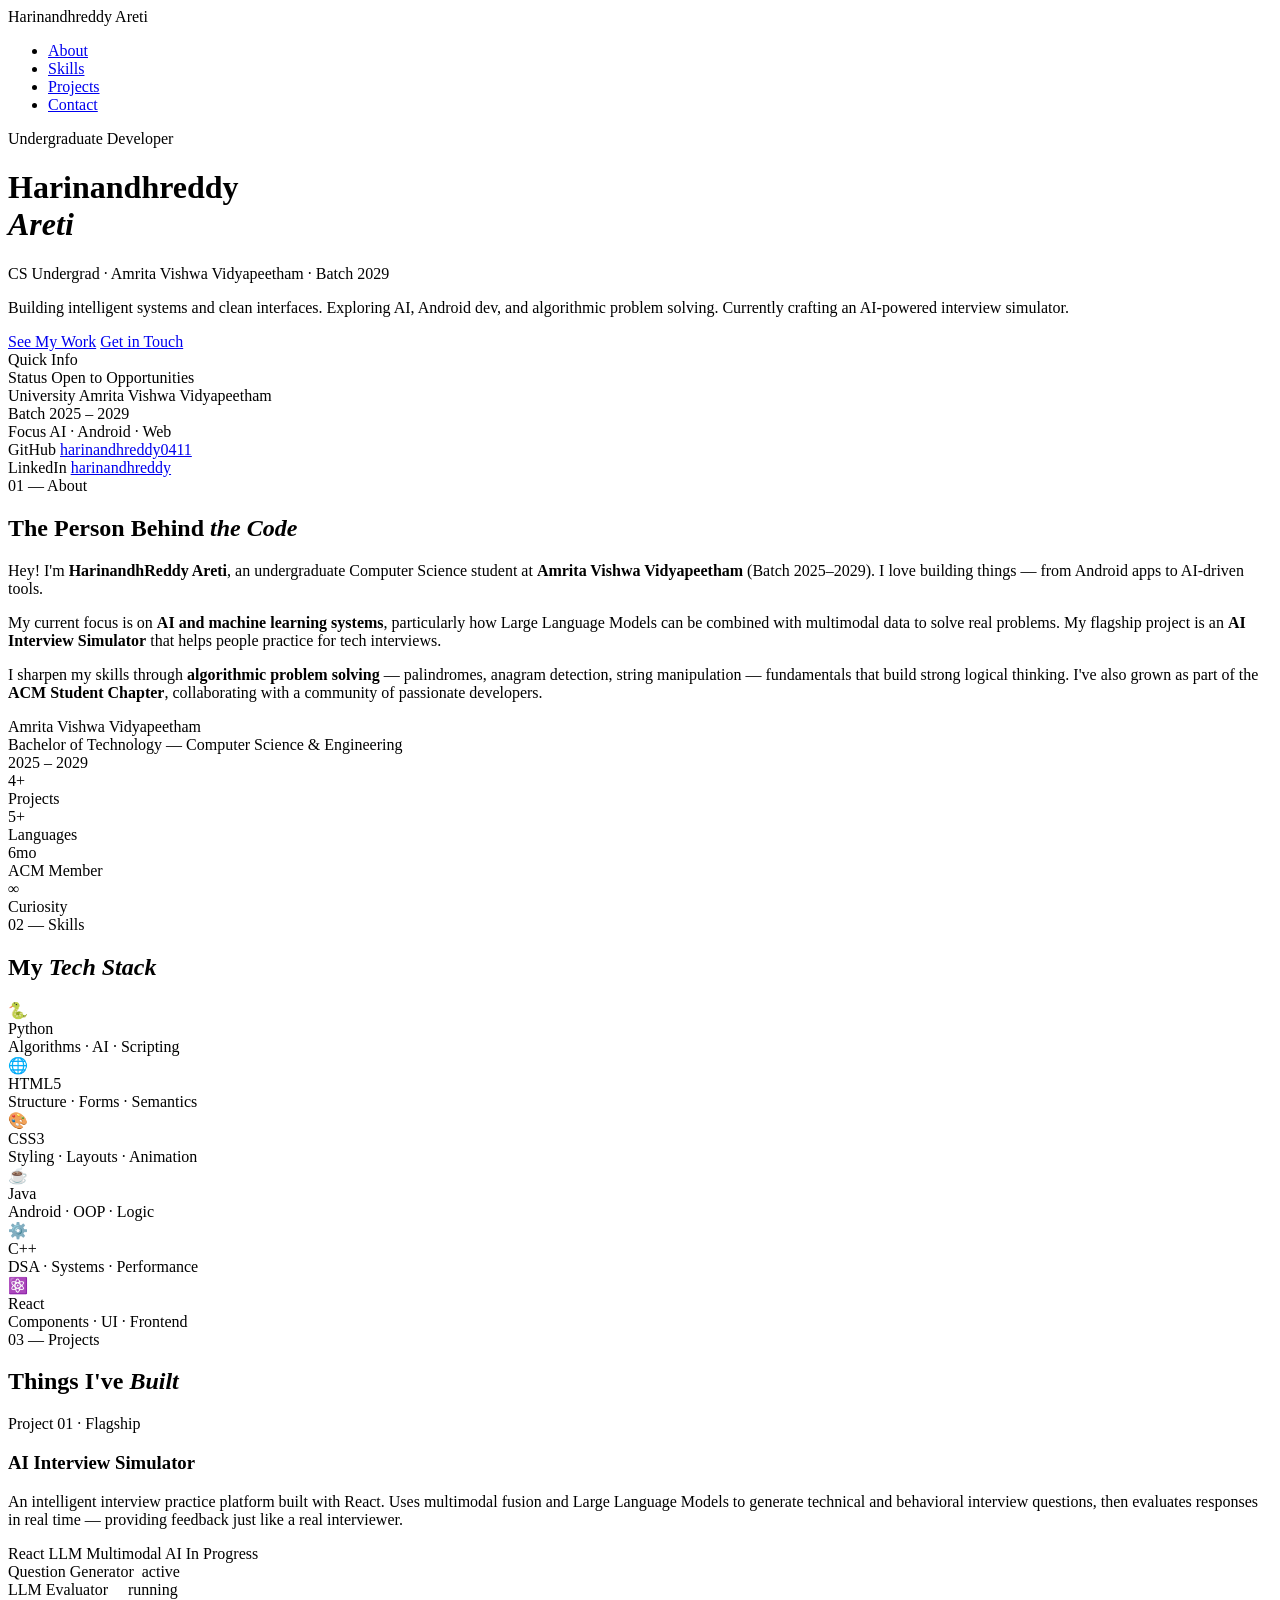
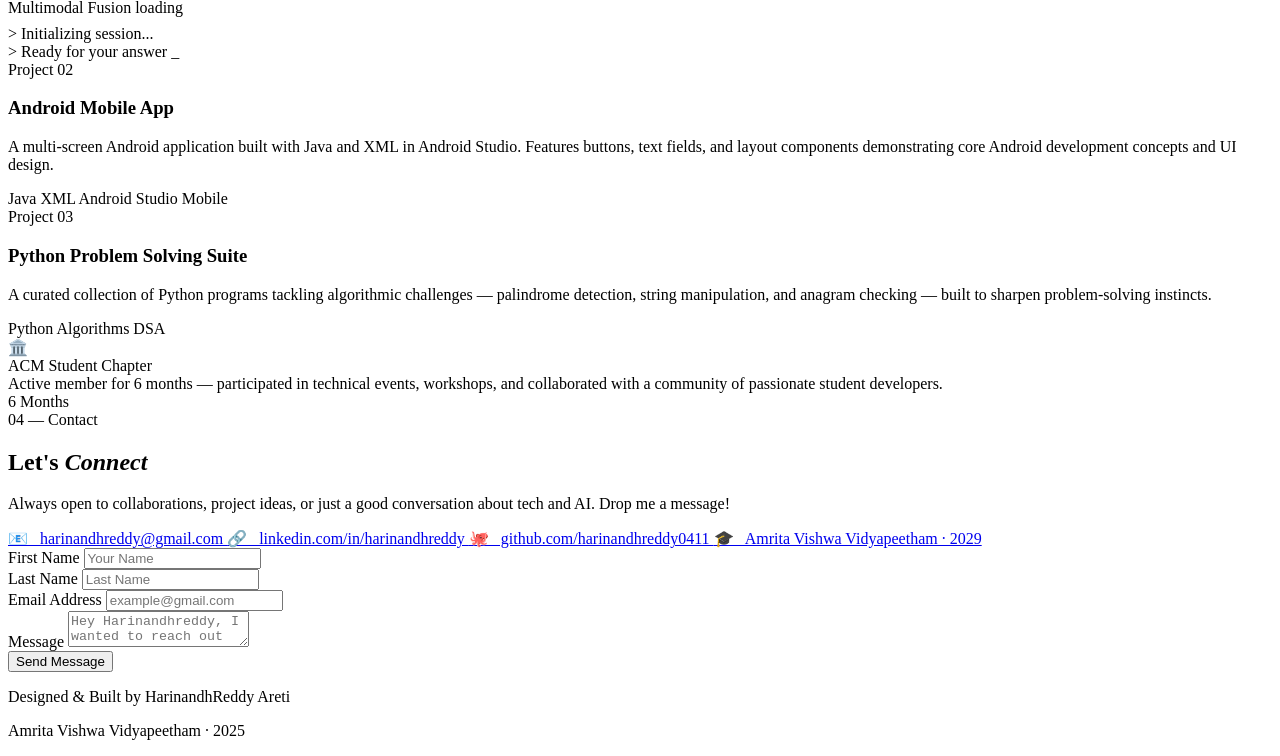
==== index.html @ c33c0a3a "Rename Portfolio/index.html to index.html" ====
<!DOCTYPE html>
<html lang="en">
<head>
  <meta charset="UTF-8" />
  <meta name="viewport" content="width=device-width, initial-scale=1.0"/>
  <title>HarinandhReddy Areti - Portfolio</title>
  <link href="https://fonts.googleapis.com/css2?family=Playfair+Display:wght@700;900&family=Poppins:wght@400;500;600&display=swap" rel="stylesheet"/>
  <link rel="stylesheet" href="style.css">
</head>
<body>

  <nav class="navbar">
    <div class="navbar-logo">Harinandhreddy <span>Areti</span></div>
    <ul class="navbar-menu">
      <li><a href="#about">About</a></li>
      <li><a href="#skills">Skills</a></li>
      <li><a href="#projects">Projects</a></li>
      <li><a href="#contact">Contact</a></li>
    </ul>
  </nav>

  <div class="intro-section">
    <div>
      <div class="intro-badge">Undergraduate Developer</div>
      <h1 class="intro-title">Harinandhreddy<br><em>Areti</em></h1>
      <p class="intro-subtitle">CS Undergrad · Amrita Vishwa Vidyapeetham · Batch 2029</p>
      <p class="intro-description">
        Building intelligent systems and clean interfaces.
        Exploring AI, Android dev, and algorithmic problem solving.
        Currently crafting an AI-powered interview simulator.
      </p>
      <div class="intro-buttons">
        <a href="#projects" class="button-orange">See My Work</a>
        <a href="#contact" class="button-border">Get in Touch</a>
      </div>
    </div>

    <div class="info-card">
      <div class="info-card-title">Quick Info</div>
      <div class="info-row">
        <span class="info-label">Status</span>
        <span class="info-value">
          <span class="status-badge"><span class="green-dot"></span> Open to Opportunities</span>
        </span>
      </div>
      <div class="info-row">
        <span class="info-label">University</span>
        <span class="info-value">Amrita Vishwa Vidyapeetham</span>
      </div>
      <div class="info-row">
        <span class="info-label">Batch</span>
        <span class="info-value">2025 – 2029</span>
      </div>
      <div class="info-row">
        <span class="info-label">Focus</span>
        <span class="info-value">AI · Android · Web</span>
      </div>
      <div class="info-row">
        <span class="info-label">GitHub</span>
        <span class="info-value"><a href="https://github.com/harinandhreddy0411" target="_blank">harinandhreddy0411</a></span>
      </div>
      <div class="info-row">
        <span class="info-label">LinkedIn</span>
        <span class="info-value"><a href="https://www.linkedin.com/in/harinandhreddy" target="_blank">harinandhreddy</a></span>
      </div>
    </div>
  </div>

  <section id="about">
    <div class="section-number">01 — About</div>
    <h2 class="section-heading">The Person Behind <em>the Code</em></h2>
    <div class="about-layout">
      <div>
        <p class="about-paragraph">
          Hey! I'm <strong>HarinandhReddy Areti</strong>, an undergraduate Computer Science
          student at <strong>Amrita Vishwa Vidyapeetham</strong> (Batch 2025–2029).
          I love building things — from Android apps to AI-driven tools.
        </p>
        <p class="about-paragraph">
          My current focus is on <strong>AI and machine learning systems</strong>, particularly
          how Large Language Models can be combined with multimodal data to solve real problems.
          My flagship project is an <strong>AI Interview Simulator</strong> that helps people
          practice for tech interviews.
        </p>
        <p class="about-paragraph">
          I sharpen my skills through <strong>algorithmic problem solving</strong> — palindromes,
          anagram detection, string manipulation — fundamentals that build strong logical thinking.
          I've also grown as part of the <strong>ACM Student Chapter</strong>, collaborating
          with a community of passionate developers.
        </p>
        <div class="education-box">
          <div class="university-name">Amrita Vishwa Vidyapeetham</div>
          <div class="degree-name">Bachelor of Technology — Computer Science &amp; Engineering</div>
          <span class="year-badge">2025 – 2029</span>
        </div>
      </div>
      <div class="stats-grid">
        <div class="stat-box"><div class="stat-number">4+</div><div class="stat-label">Projects</div></div>
        <div class="stat-box"><div class="stat-number">5+</div><div class="stat-label">Languages</div></div>
        <div class="stat-box"><div class="stat-number">6mo</div><div class="stat-label">ACM Member</div></div>
        <div class="stat-box"><div class="stat-number">∞</div><div class="stat-label">Curiosity</div></div>
      </div>
    </div>
  </section>

  <section id="skills">
    <div class="section-number">02 — Skills</div>
    <h2 class="section-heading">My <em>Tech Stack</em></h2>
    <div class="skills-grid">
      <div class="skill-box">
        <div class="skill-icon">🐍</div>
        <div class="skill-name">Python</div>
        <div class="skill-description">Algorithms · AI · Scripting</div>
        <div class="progress-bar-bg"><div class="progress-bar-fill" style="width: 82%"></div></div>
      </div>
      <div class="skill-box">
        <div class="skill-icon">🌐</div>
        <div class="skill-name">HTML5</div>
        <div class="skill-description">Structure · Forms · Semantics</div>
        <div class="progress-bar-bg"><div class="progress-bar-fill" style="width: 88%"></div></div>
      </div>
      <div class="skill-box">
        <div class="skill-icon">🎨</div>
        <div class="skill-name">CSS3</div>
        <div class="skill-description">Styling · Layouts · Animation</div>
        <div class="progress-bar-bg"><div class="progress-bar-fill" style="width: 80%"></div></div>
      </div>
      <div class="skill-box">
        <div class="skill-icon">☕</div>
        <div class="skill-name">Java</div>
        <div class="skill-description">Android · OOP · Logic</div>
        <div class="progress-bar-bg"><div class="progress-bar-fill" style="width: 72%"></div></div>
      </div>
      <div class="skill-box">
        <div class="skill-icon">⚙️</div>
        <div class="skill-name">C++</div>
        <div class="skill-description">DSA · Systems · Performance</div>
        <div class="progress-bar-bg"><div class="progress-bar-fill" style="width: 65%"></div></div>
      </div>
      <div class="skill-box">
        <div class="skill-icon">⚛️</div>
        <div class="skill-name">React</div>
        <div class="skill-description">Components · UI · Frontend</div>
        <div class="progress-bar-bg"><div class="progress-bar-fill" style="width: 50%"></div></div>
      </div>
    </div>
  </section>

  <section id="projects">
    <div class="section-number">03 — Projects</div>
    <h2 class="section-heading">Things I've <em>Built</em></h2>
    <div class="projects-grid">

      <div class="project-box wide">
        <div>
          <div class="project-number">Project 01 · Flagship</div>
          <h3 class="project-title">AI Interview Simulator</h3>
          <p class="project-description">
            An intelligent interview practice platform built with React. Uses multimodal
            fusion and Large Language Models to generate technical and behavioral interview
            questions, then evaluates responses in real time — providing feedback just
            like a real interviewer.
          </p>
          <div class="tags-row">
            <span class="tag tag-orange">React</span>
            <span class="tag tag-orange">LLM</span>
            <span class="tag">Multimodal AI</span>
            <span class="tag tag-green">In Progress</span>
          </div>
        </div>
        <div class="terminal-box">
          <div class="terminal-dots">
            <span class="terminal-dot dot-red"></span>
            <span class="terminal-dot dot-yellow"></span>
            <span class="terminal-dot dot-green"></span>
          </div>
          <div class="terminal-row"><span class="terminal-mark mark-green"></span><span class="text-white">Question Generator</span>&nbsp;&nbsp;<span class="text-green">active</span></div>
          <div class="terminal-row"><span class="terminal-mark mark-yellow"></span><span class="text-white">LLM Evaluator</span>&nbsp;&nbsp;&nbsp;&nbsp;&nbsp;<span class="text-yellow">running</span></div>
          <div class="terminal-row"><span class="terminal-mark mark-purple"></span><span class="text-white">Multimodal Fusion</span>&nbsp;<span class="text-yellow">loading</span></div>
          <div class="text-cyan" style="margin-top: 8px">&gt; Initializing session...</div>
          <div class="text-gray">&gt; Ready for your answer _</div>
        </div>
      </div>

      <div class="project-box">
        <div class="project-number">Project 02</div>
        <h3 class="project-title">Android Mobile App</h3>
        <p class="project-description">
          A multi-screen Android application built with Java and XML in Android Studio.
          Features buttons, text fields, and layout components demonstrating core
          Android development concepts and UI design.
        </p>
        <div class="tags-row">
          <span class="tag tag-orange">Java</span>
          <span class="tag">XML</span>
          <span class="tag tag-blue">Android Studio</span>
          <span class="tag tag-green">Mobile</span>
        </div>
      </div>

      <div class="project-box">
        <div class="project-number">Project 03</div>
        <h3 class="project-title">Python Problem Solving Suite</h3>
        <p class="project-description">
          A curated collection of Python programs tackling algorithmic challenges —
          palindrome detection, string manipulation, and anagram checking — built
          to sharpen problem-solving instincts.
        </p>
        <div class="tags-row">
          <span class="tag tag-orange">Python</span>
          <span class="tag">Algorithms</span>
          <span class="tag tag-blue">DSA</span>
        </div>
      </div>

    </div>
  </section>

  <div class="acm-section">
    <div class="acm-box">
      <div class="acm-icon">🏛️</div>
      <div>
        <div class="acm-title">ACM Student Chapter</div>
        <div class="acm-description">Active member for 6 months — participated in technical
        events, workshops, and collaborated with a community of passionate student developers.</div>
      </div>
      <div class="acm-months">6 Months</div>
    </div>
  </div>

  <section id="contact">
    <div class="section-number">04 — Contact</div>
    <h2 class="section-heading">Let's <em>Connect</em></h2>
    <div class="contact-layout">
      <div>
        <p class="contact-text">Always open to collaborations, project ideas, or just a good
        conversation about tech and AI. Drop me a message!</p>
        <div class="contact-links-list">
          <a href="mailto:harinandhreddy@gmail.com" class="contact-link">
            📧 &nbsp; harinandhreddy@gmail.com
          </a>
          <a href="https://www.linkedin.com/in/harinandhreddy" target="_blank" class="contact-link">
            🔗 &nbsp; linkedin.com/in/harinandhreddy
          </a>
          <a href="https://github.com/harinandhreddy0411" target="_blank" class="contact-link">
            🐙 &nbsp; github.com/harinandhreddy0411
          </a>
          <a href="#" class="contact-link">
            🎓 &nbsp; Amrita Vishwa Vidyapeetham · 2029
          </a>
        </div>
      </div>

      <form class="contact-form" action="#" method="post">
        <div class="two-columns">
          <div class="input-group">
            <label for="fname">First Name</label>
            <input type="text" id="fname" name="fname" placeholder="Your Name" required />
          </div>
          <div class="input-group">
            <label for="lname">Last Name</label>
            <input type="text" id="lname" name="lname" placeholder="Last Name" />
          </div>
        </div>
        <div class="input-group">
          <label for="email">Email Address</label>
          <input type="email" id="email" name="email" placeholder="example@gmail.com" required />
        </div>
        <div class="input-group">
          <label for="msg">Message</label>
          <textarea id="msg" name="msg" placeholder="Hey Harinandhreddy, I wanted to reach out about..." required></textarea>
        </div>
        <button type="submit" class="submit-button">Send Message</button>
      </form>
    </div>
  </section>

  <footer>
    <p>Designed &amp; Built by <span>HarinandhReddy Areti</span></p>
    <p>Amrita Vishwa Vidyapeetham · 2025</p>
  </footer>

</body>
</html>
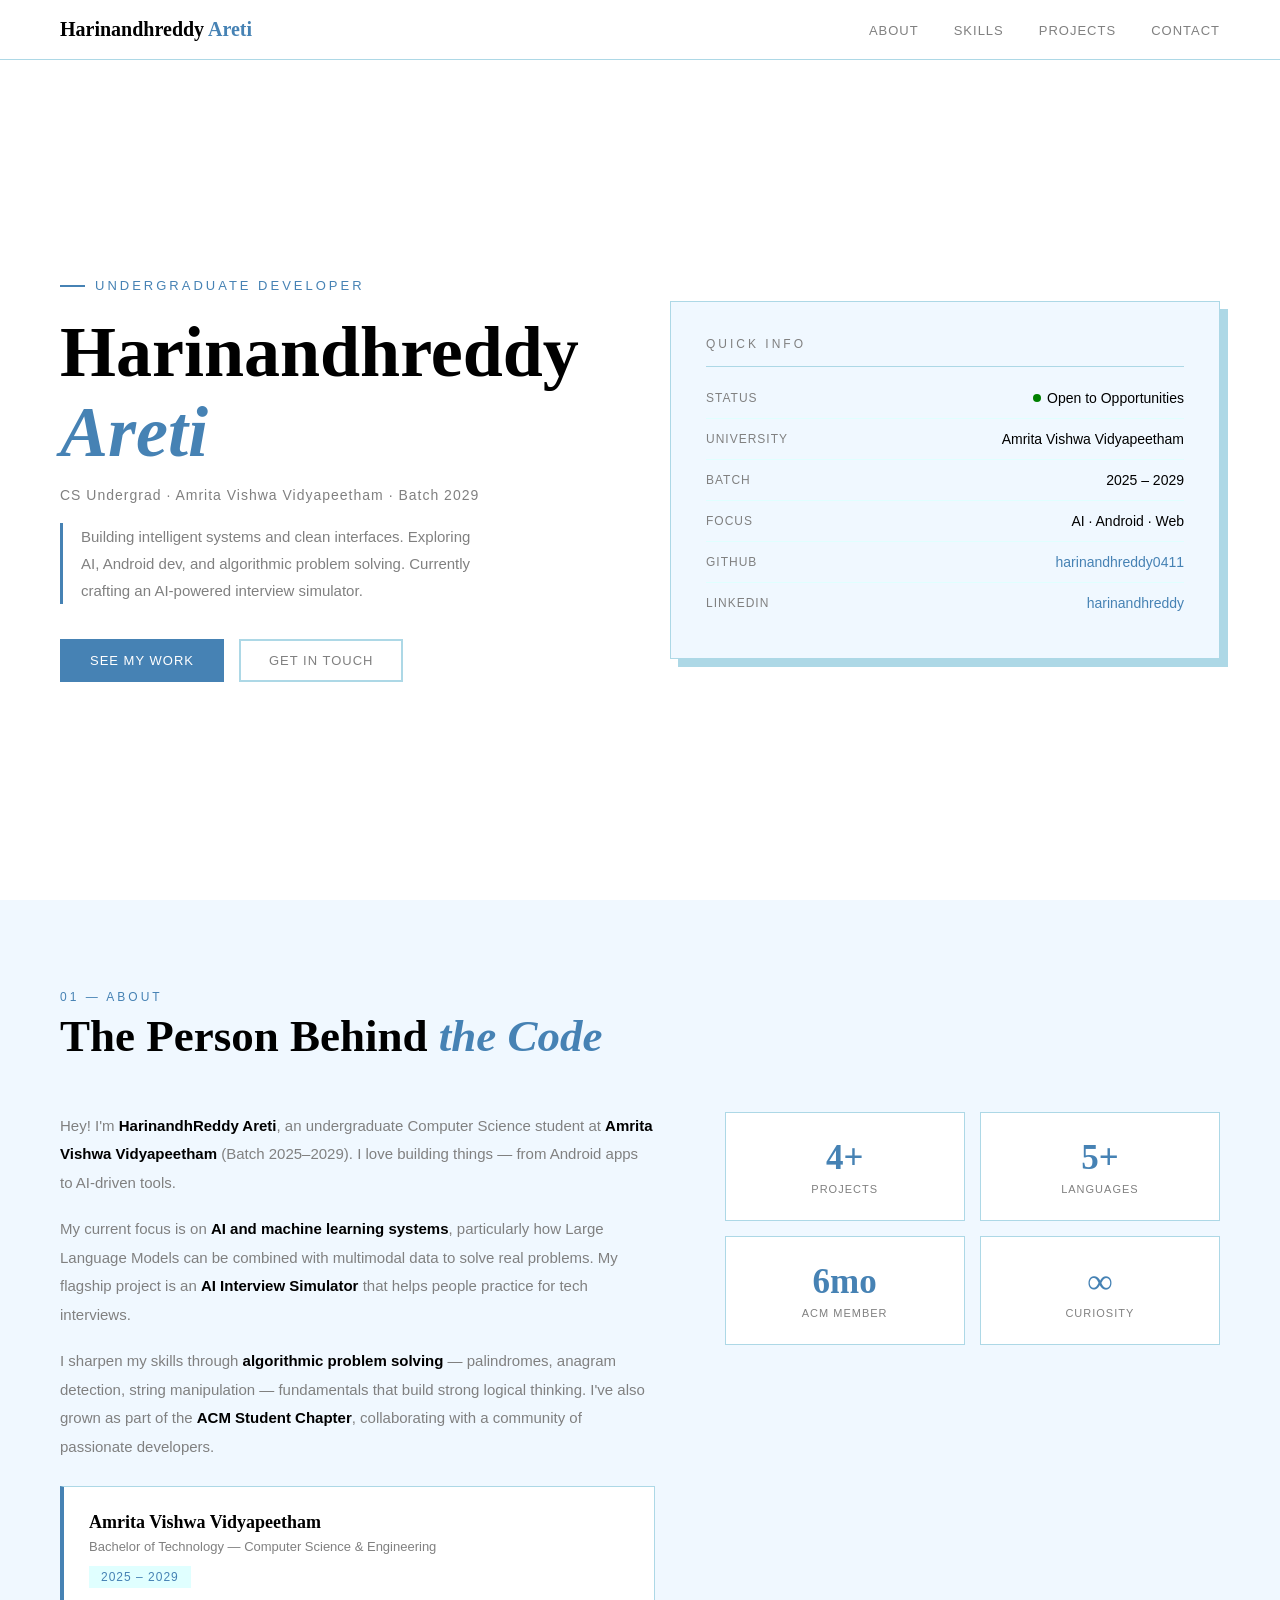
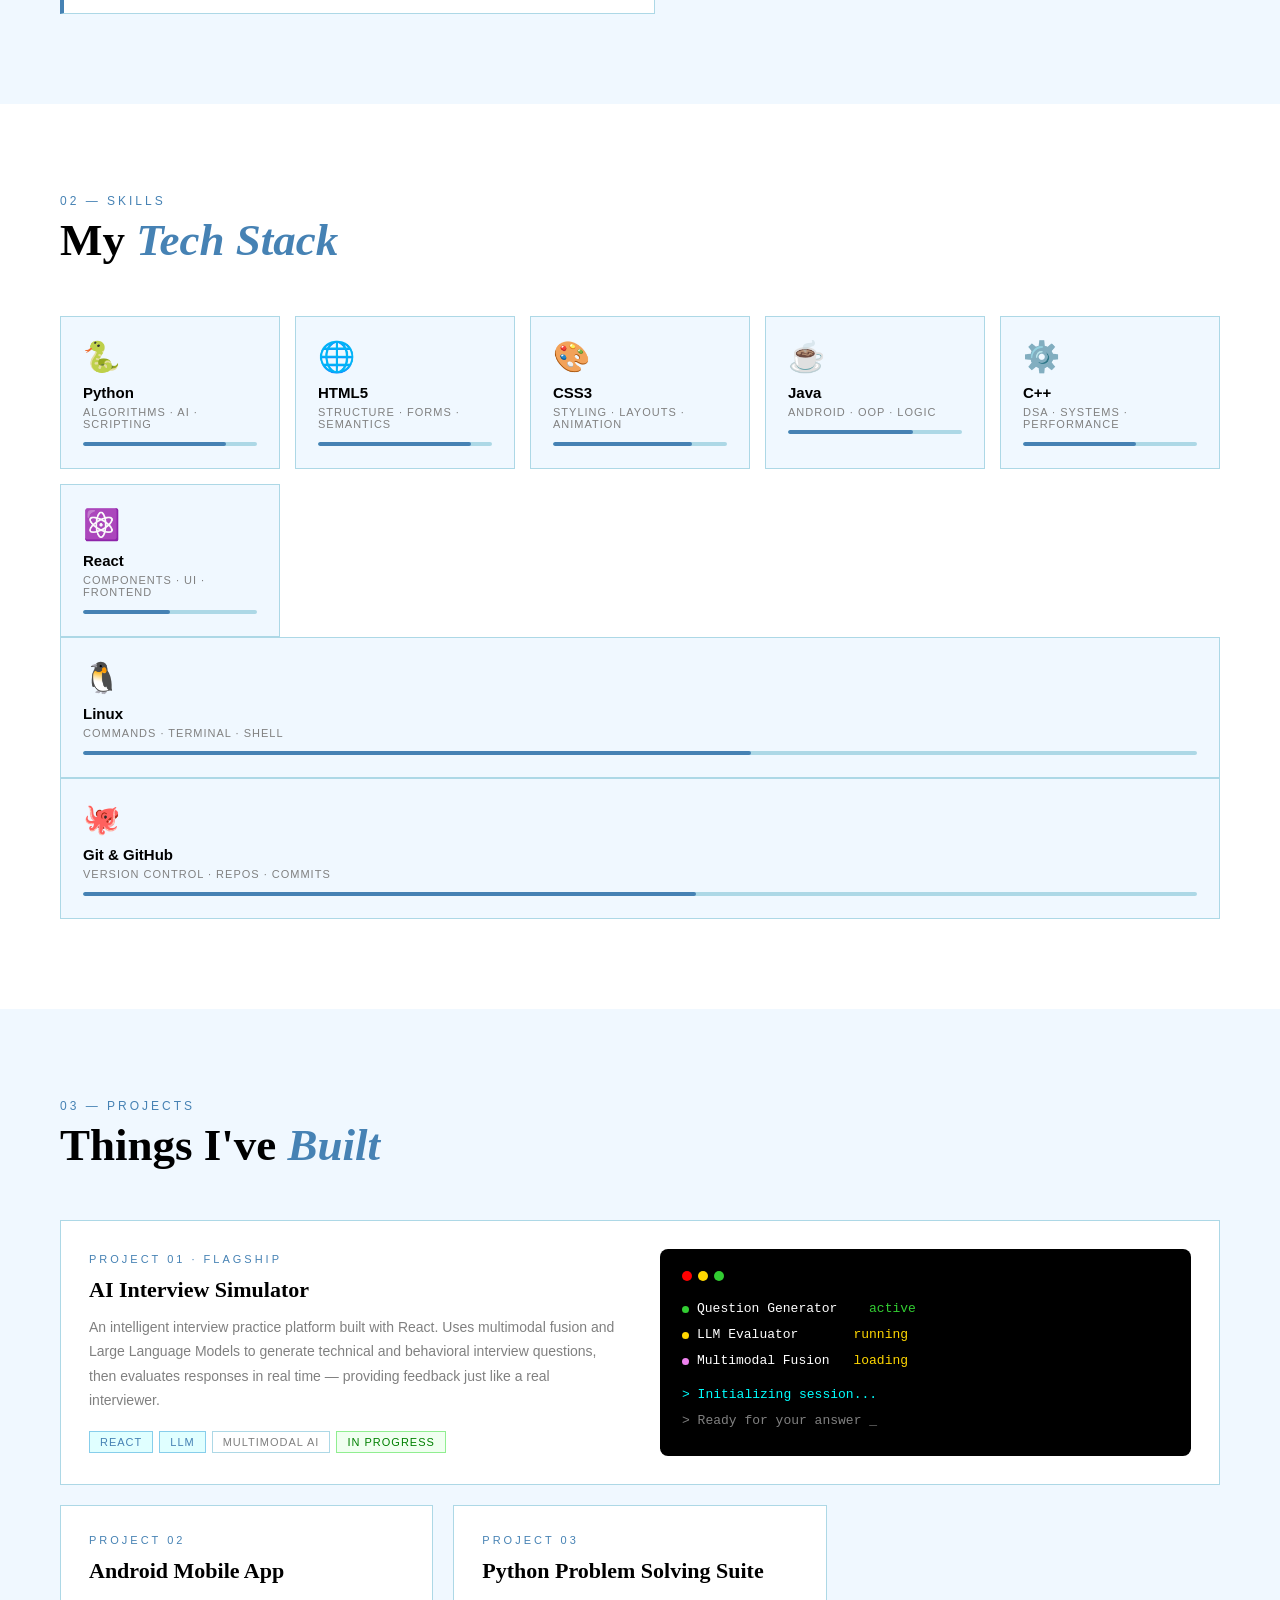
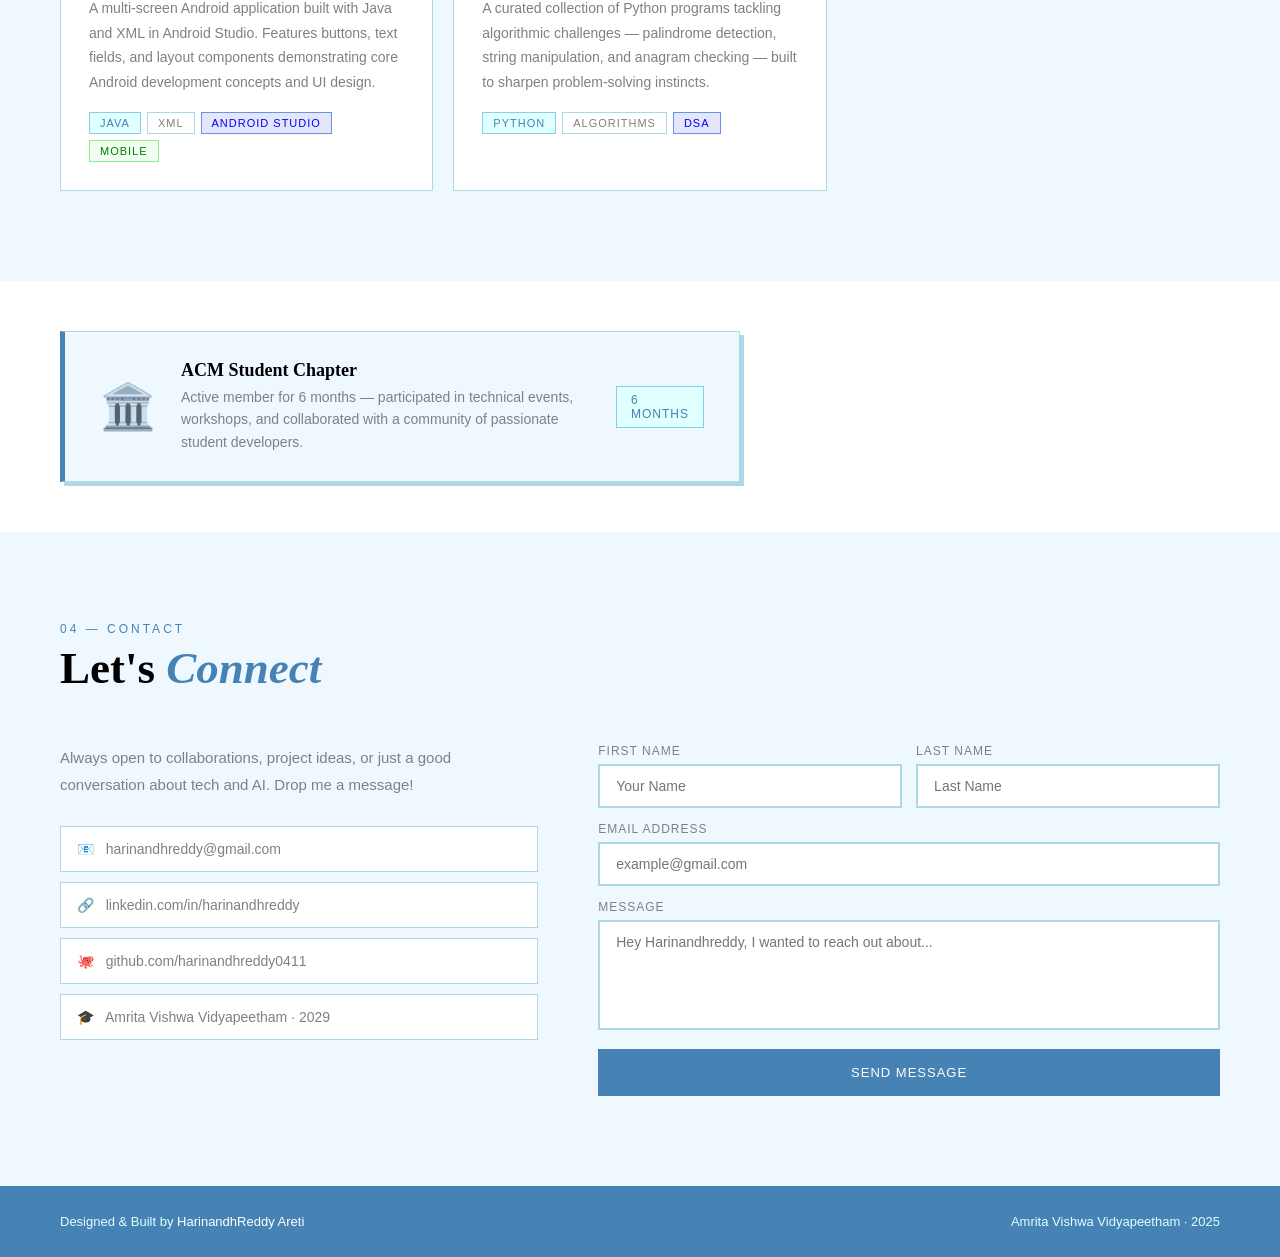
==== commit 8a4fe54b: "Update index.html" ====
--- a/index.html
+++ b/index.html
@@ -144,6 +144,20 @@
         <div class="progress-bar-bg"><div class="progress-bar-fill" style="width: 50%"></div></div>
       </div>
     </div>
+
+    <div class="skill-box">
+        <div class="skill-icon">🐧</div>
+        <div class="skill-name">Linux</div>
+        <div class="skill-description">Commands · Terminal · Shell</div>
+        <div class="progress-bar-bg"><div class="progress-bar-fill" style="width: 60%"></div></div>
+      </div>
+
+      <div class="skill-box">
+        <div class="skill-icon">🐙</div>
+        <div class="skill-name">Git & GitHub</div>
+        <div class="skill-description">Version Control · Repos · Commits</div>
+        <div class="progress-bar-bg"><div class="progress-bar-fill" style="width: 55%"></div></div>
+      </div>
   </section>
 
   <section id="projects">
--- a/style.css
+++ b/style.css
@@ -0,0 +1,575 @@
+* { margin: 0; padding: 0; box-sizing: border-box; }
+
+body {
+  background-color: white;
+  color: black;
+  font-family: 'Poppins', sans-serif;
+}
+
+a { text-decoration: none; }
+
+.navbar {
+  position: fixed;
+  top: 0; left: 0; right: 0;
+  background-color: white;
+  border-bottom: 1px solid lightblue;
+  padding: 18px 60px;
+  display: flex;
+  justify-content: space-between;
+  align-items: center;
+  z-index: 100;
+}
+
+.navbar-logo {
+  font-family: 'Playfair Display', serif;
+  font-size: 20px;
+  font-weight: 700;
+  color: black;
+}
+
+.navbar-logo span { color: steelblue; }
+
+.navbar-menu {
+  list-style: none;
+  display: flex;
+  gap: 35px;
+}
+
+.navbar-menu a {
+  color: gray;
+  font-size: 13px;
+  text-transform: uppercase;
+  letter-spacing: 1px;
+}
+
+.intro-section {
+  min-height: 100vh;
+  padding: 120px 60px 60px;
+  display: grid;
+  grid-template-columns: 1fr 1fr;
+  gap: 60px;
+  align-items: center;
+  background-color: white;
+}
+
+.intro-badge {
+  color: steelblue;
+  font-size: 13px;
+  text-transform: uppercase;
+  letter-spacing: 3px;
+  margin-bottom: 20px;
+  display: flex;
+  align-items: center;
+  gap: 10px;
+}
+
+.intro-badge::before {
+  content: '';
+  display: block;
+  width: 25px;
+  height: 2px;
+  background-color: steelblue;
+}
+
+.intro-title {
+  font-family: 'Playfair Display', serif;
+  font-size: 72px;
+  font-weight: 900;
+  line-height: 1.1;
+  margin-bottom: 15px;
+  color: black;
+}
+
+.intro-title em {
+  font-style: italic;
+  color: steelblue;
+}
+
+.intro-subtitle {
+  color: gray;
+  font-size: 14px;
+  margin-bottom: 20px;
+  letter-spacing: 1px;
+}
+
+.intro-description {
+  color: gray;
+  font-size: 15px;
+  line-height: 1.8;
+  border-left: 3px solid steelblue;
+  padding-left: 18px;
+  margin-bottom: 35px;
+  max-width: 420px;
+}
+
+.intro-buttons {
+  display: flex;
+  gap: 15px;
+}
+
+.button-orange {
+  background-color: steelblue;
+  color: white;
+  padding: 12px 28px;
+  border: 2px solid steelblue;
+  font-size: 13px;
+  text-transform: uppercase;
+  letter-spacing: 1px;
+  cursor: pointer;
+  display: inline-block;
+}
+
+.button-border {
+  background-color: transparent;
+  color: gray;
+  padding: 12px 28px;
+  border: 2px solid lightblue;
+  font-size: 13px;
+  text-transform: uppercase;
+  letter-spacing: 1px;
+  cursor: pointer;
+  display: inline-block;
+}
+
+.info-card {
+  background-color: aliceblue;
+  border: 1px solid lightblue;
+  padding: 35px;
+  box-shadow: 8px 8px 0 lightblue;
+}
+
+.info-card-title {
+  font-size: 12px;
+  text-transform: uppercase;
+  letter-spacing: 3px;
+  color: gray;
+  padding-bottom: 15px;
+  border-bottom: 1px solid lightblue;
+  margin-bottom: 10px;
+}
+
+.info-row {
+  display: flex;
+  justify-content: space-between;
+  align-items: center;
+  padding: 12px 0;
+  border-bottom: 1px solid lightcyan;
+  font-size: 14px;
+}
+
+.info-row:last-child { border-bottom: none; }
+
+.info-label {
+  color: gray;
+  font-size: 12px;
+  text-transform: uppercase;
+  letter-spacing: 1px;
+}
+
+.info-value { color: black; font-weight: 500; }
+.info-value a { color: steelblue; }
+
+.status-badge {
+  display: inline-flex;
+  align-items: center;
+  gap: 6px;
+}
+
+.green-dot {
+  width: 8px;
+  height: 8px;
+  border-radius: 50%;
+  background-color: green;
+  animation: blink 2s infinite;
+}
+
+@keyframes blink {
+  0%, 100% { opacity: 1; }
+  50% { opacity: 0.3; }
+}
+
+section { padding: 90px 60px; }
+
+.section-number {
+  color: steelblue;
+  font-size: 12px;
+  text-transform: uppercase;
+  letter-spacing: 3px;
+  margin-bottom: 8px;
+}
+
+.section-heading {
+  font-family: 'Playfair Display', serif;
+  font-size: 45px;
+  font-weight: 900;
+  line-height: 1.1;
+  margin-bottom: 50px;
+  color: black;
+}
+
+.section-heading em {
+  font-style: italic;
+  color: steelblue;
+}
+
+#about { background-color: aliceblue; }
+
+.about-layout {
+  display: grid;
+  grid-template-columns: 1.2fr 1fr;
+  gap: 70px;
+  align-items: start;
+}
+
+.about-paragraph {
+  color: gray;
+  line-height: 1.9;
+  font-size: 15px;
+  margin-bottom: 18px;
+}
+
+.about-paragraph strong { color: black; }
+
+.education-box {
+  background-color: white;
+  border: 1px solid lightblue;
+  border-left: 4px solid steelblue;
+  padding: 25px;
+  margin-top: 25px;
+}
+
+.university-name {
+  font-family: 'Playfair Display', serif;
+  font-size: 18px;
+  font-weight: 700;
+  margin-bottom: 6px;
+  color: black;
+}
+
+.degree-name {
+  color: gray;
+  font-size: 13px;
+  margin-bottom: 12px;
+}
+
+.year-badge {
+  display: inline-block;
+  background-color: lightcyan;
+  color: steelblue;
+  font-size: 12px;
+  padding: 4px 12px;
+  letter-spacing: 1px;
+}
+
+.stats-grid {
+  display: grid;
+  grid-template-columns: 1fr 1fr;
+  gap: 15px;
+}
+
+.stat-box {
+  background-color: white;
+  border: 1px solid lightblue;
+  padding: 25px;
+  text-align: center;
+}
+
+.stat-number {
+  font-family: 'Playfair Display', serif;
+  font-size: 35px;
+  font-weight: 900;
+  color: steelblue;
+}
+
+.stat-label {
+  color: gray;
+  font-size: 11px;
+  text-transform: uppercase;
+  letter-spacing: 1px;
+  margin-top: 5px;
+}
+
+#skills { background-color: white; }
+
+.skills-grid {
+  display: grid;
+  grid-template-columns: repeat(auto-fill, minmax(200px, 1fr));
+  gap: 15px;
+}
+
+.skill-box {
+  background-color: aliceblue;
+  border: 1px solid lightblue;
+  padding: 22px;
+}
+
+.skill-icon { font-size: 30px; margin-bottom: 10px; }
+.skill-name { font-weight: 600; font-size: 15px; margin-bottom: 5px; color: black; }
+
+.skill-description {
+  color: gray;
+  font-size: 11px;
+  text-transform: uppercase;
+  letter-spacing: 1px;
+  margin-bottom: 12px;
+}
+
+.progress-bar-bg {
+  background-color: lightblue;
+  height: 4px;
+  border-radius: 2px;
+  overflow: hidden;
+}
+
+.progress-bar-fill {
+  height: 100%;
+  background-color: steelblue;
+  border-radius: 2px;
+}
+
+#projects { background-color: aliceblue; }
+
+.projects-grid {
+  display: grid;
+  grid-template-columns: repeat(auto-fill, minmax(320px, 1fr));
+  gap: 20px;
+}
+
+.project-box {
+  background-color: white;
+  border: 1px solid lightblue;
+  padding: 28px;
+}
+
+.project-box.wide {
+  grid-column: 1 / -1;
+  display: grid;
+  grid-template-columns: 1fr 1fr;
+  gap: 40px;
+  align-items: center;
+}
+
+.project-number {
+  color: steelblue;
+  font-size: 11px;
+  text-transform: uppercase;
+  letter-spacing: 3px;
+  margin-bottom: 12px;
+}
+
+.project-title {
+  font-family: 'Playfair Display', serif;
+  font-size: 22px;
+  font-weight: 700;
+  margin-bottom: 12px;
+  color: black;
+}
+
+.project-description {
+  color: gray;
+  font-size: 14px;
+  line-height: 1.75;
+  margin-bottom: 18px;
+}
+
+.tags-row { display: flex; flex-wrap: wrap; gap: 6px; }
+
+.tag {
+  font-size: 11px;
+  padding: 4px 10px;
+  border: 1px solid lightblue;
+  color: gray;
+  background-color: white;
+  text-transform: uppercase;
+  letter-spacing: 1px;
+}
+
+.tag-orange { background-color: lightcyan; color: steelblue; border-color: skyblue; }
+.tag-blue   { background-color: lavender;  color: blue;      border-color: cornflowerblue; }
+.tag-green  { background-color: honeydew;  color: green;     border-color: lightgreen; }
+
+.terminal-box {
+  background-color: black;
+  border-radius: 8px;
+  padding: 22px;
+  font-size: 13px;
+  line-height: 2;
+  font-family: monospace;
+}
+
+.terminal-dots {
+  display: flex;
+  gap: 6px;
+  margin-bottom: 15px;
+}
+
+.terminal-dot {
+  width: 10px;
+  height: 10px;
+  border-radius: 50%;
+}
+
+.dot-red    { background-color: red; }
+.dot-yellow { background-color: gold; }
+.dot-green  { background-color: limegreen; }
+
+.terminal-row {
+  display: flex;
+  align-items: center;
+  gap: 8px;
+  color: gray;
+}
+
+.terminal-mark {
+  width: 7px;
+  height: 7px;
+  border-radius: 50%;
+  flex-shrink: 0;
+}
+
+.mark-green  { background-color: limegreen; }
+.mark-yellow { background-color: gold; }
+.mark-purple { background-color: violet; }
+
+.text-white  { color: white; }
+.text-green  { color: limegreen; }
+.text-yellow { color: gold; }
+.text-cyan   { color: cyan; }
+.text-gray   { color: gray; }
+
+.acm-section { padding: 50px 60px; background-color: white; }
+
+.acm-box {
+  display: flex;
+  align-items: center;
+  gap: 25px;
+  background-color: aliceblue;
+  border: 1px solid lightblue;
+  border-left: 5px solid steelblue;
+  padding: 28px 35px;
+  max-width: 680px;
+  box-shadow: 4px 4px 0 lightblue;
+}
+
+.acm-icon { font-size: 45px; }
+
+.acm-title {
+  font-family: 'Playfair Display', serif;
+  font-size: 18px;
+  font-weight: 700;
+  margin-bottom: 5px;
+  color: black;
+}
+
+.acm-description { color: gray; font-size: 14px; line-height: 1.6; }
+
+.acm-months {
+  margin-left: auto;
+  background-color: lightcyan;
+  color: steelblue;
+  border: 1px solid skyblue;
+  padding: 6px 14px;
+  font-size: 12px;
+  text-transform: uppercase;
+  letter-spacing: 1px;
+}
+
+#contact { background-color: aliceblue; }
+
+.contact-layout {
+  display: grid;
+  grid-template-columns: 1fr 1.3fr;
+  gap: 60px;
+  align-items: start;
+}
+
+.contact-text {
+  color: gray;
+  font-size: 15px;
+  line-height: 1.8;
+  margin-bottom: 28px;
+}
+
+.contact-links-list { display: flex; flex-direction: column; gap: 10px; }
+
+.contact-link {
+  display: flex;
+  align-items: center;
+  gap: 12px;
+  color: gray;
+  font-size: 14px;
+  padding: 14px 16px;
+  border: 1px solid lightblue;
+  background-color: white;
+}
+
+.contact-form { display: flex; flex-direction: column; gap: 14px; }
+
+.two-columns { display: grid; grid-template-columns: 1fr 1fr; gap: 14px; }
+
+.input-group { display: flex; flex-direction: column; gap: 6px; }
+
+.input-group label {
+  font-size: 12px;
+  color: gray;
+  text-transform: uppercase;
+  letter-spacing: 1px;
+}
+
+.input-group input,
+.input-group textarea,
+.input-group select {
+  background-color: white;
+  border: 2px solid lightblue;
+  padding: 12px 16px;
+  color: black;
+  font-family: 'Poppins', sans-serif;
+  font-size: 14px;
+  outline: none;
+  width: 100%;
+  resize: none;
+}
+
+.input-group textarea { min-height: 110px; }
+.input-group select option { background-color: white; }
+
+.submit-button {
+  background-color: steelblue;
+  color: white;
+  border: 2px solid steelblue;
+  padding: 14px;
+  font-family: 'Poppins', sans-serif;
+  font-size: 13px;
+  text-transform: uppercase;
+  letter-spacing: 1px;
+  cursor: pointer;
+  margin-top: 5px;
+}
+
+footer {
+  background-color: steelblue;
+  color: white;
+  padding: 28px 60px;
+  display: flex;
+  justify-content: space-between;
+  align-items: center;
+}
+
+footer p { font-size: 13px; color: lightcyan; }
+footer span { color: white; }
+
+@media (max-width: 860px) {
+  .navbar { padding: 15px 20px; }
+  .navbar-menu { gap: 15px; }
+  section { padding: 60px 20px; }
+  .intro-section { grid-template-columns: 1fr; padding: 100px 20px 50px; }
+  .intro-title { font-size: 48px; }
+  .about-layout { grid-template-columns: 1fr; gap: 40px; }
+  .project-box.wide { grid-column: auto; grid-template-columns: 1fr; }
+  .contact-layout { grid-template-columns: 1fr; gap: 40px; }
+  .two-columns { grid-template-columns: 1fr; }
+  footer { flex-direction: column; gap: 8px; text-align: center; padding: 20px; }
+  .acm-section { padding: 40px 20px; }
+  .acm-box { flex-wrap: wrap; }
+  .acm-months { margin-left: 0; }
+}
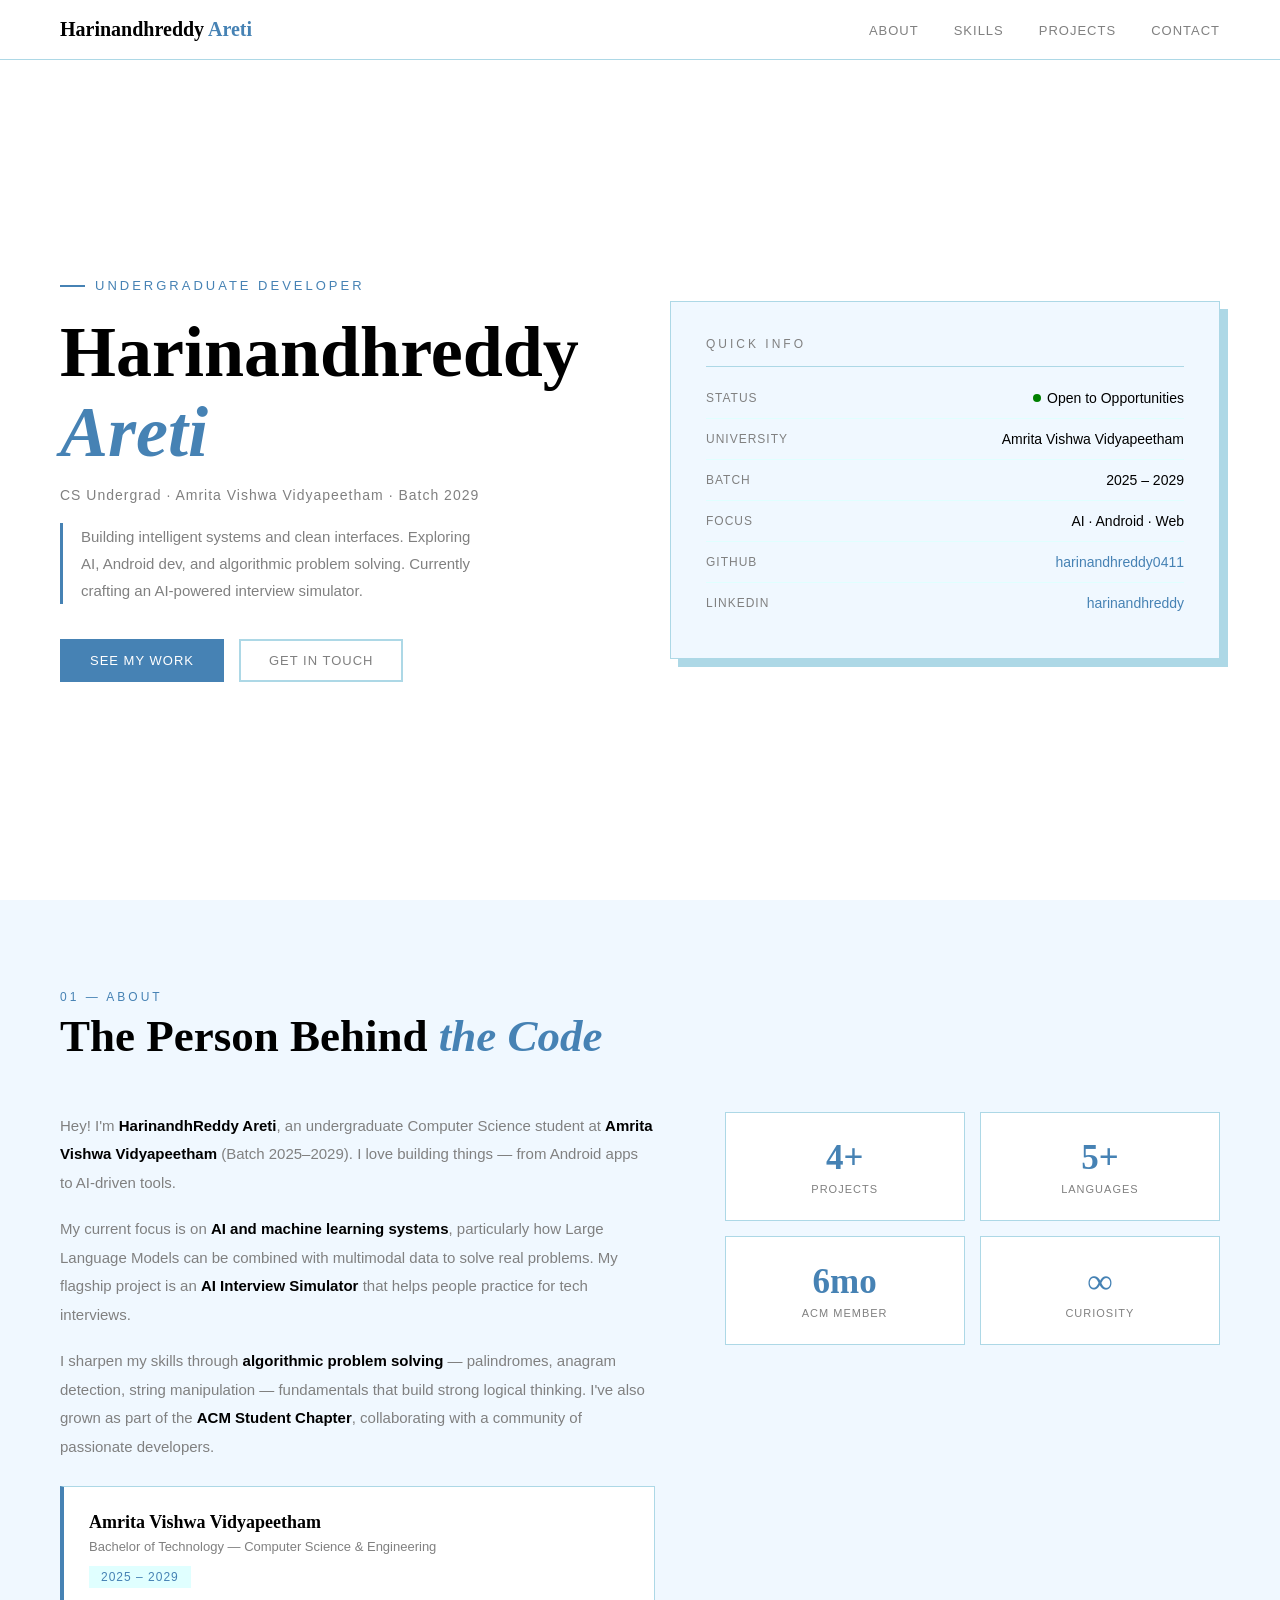
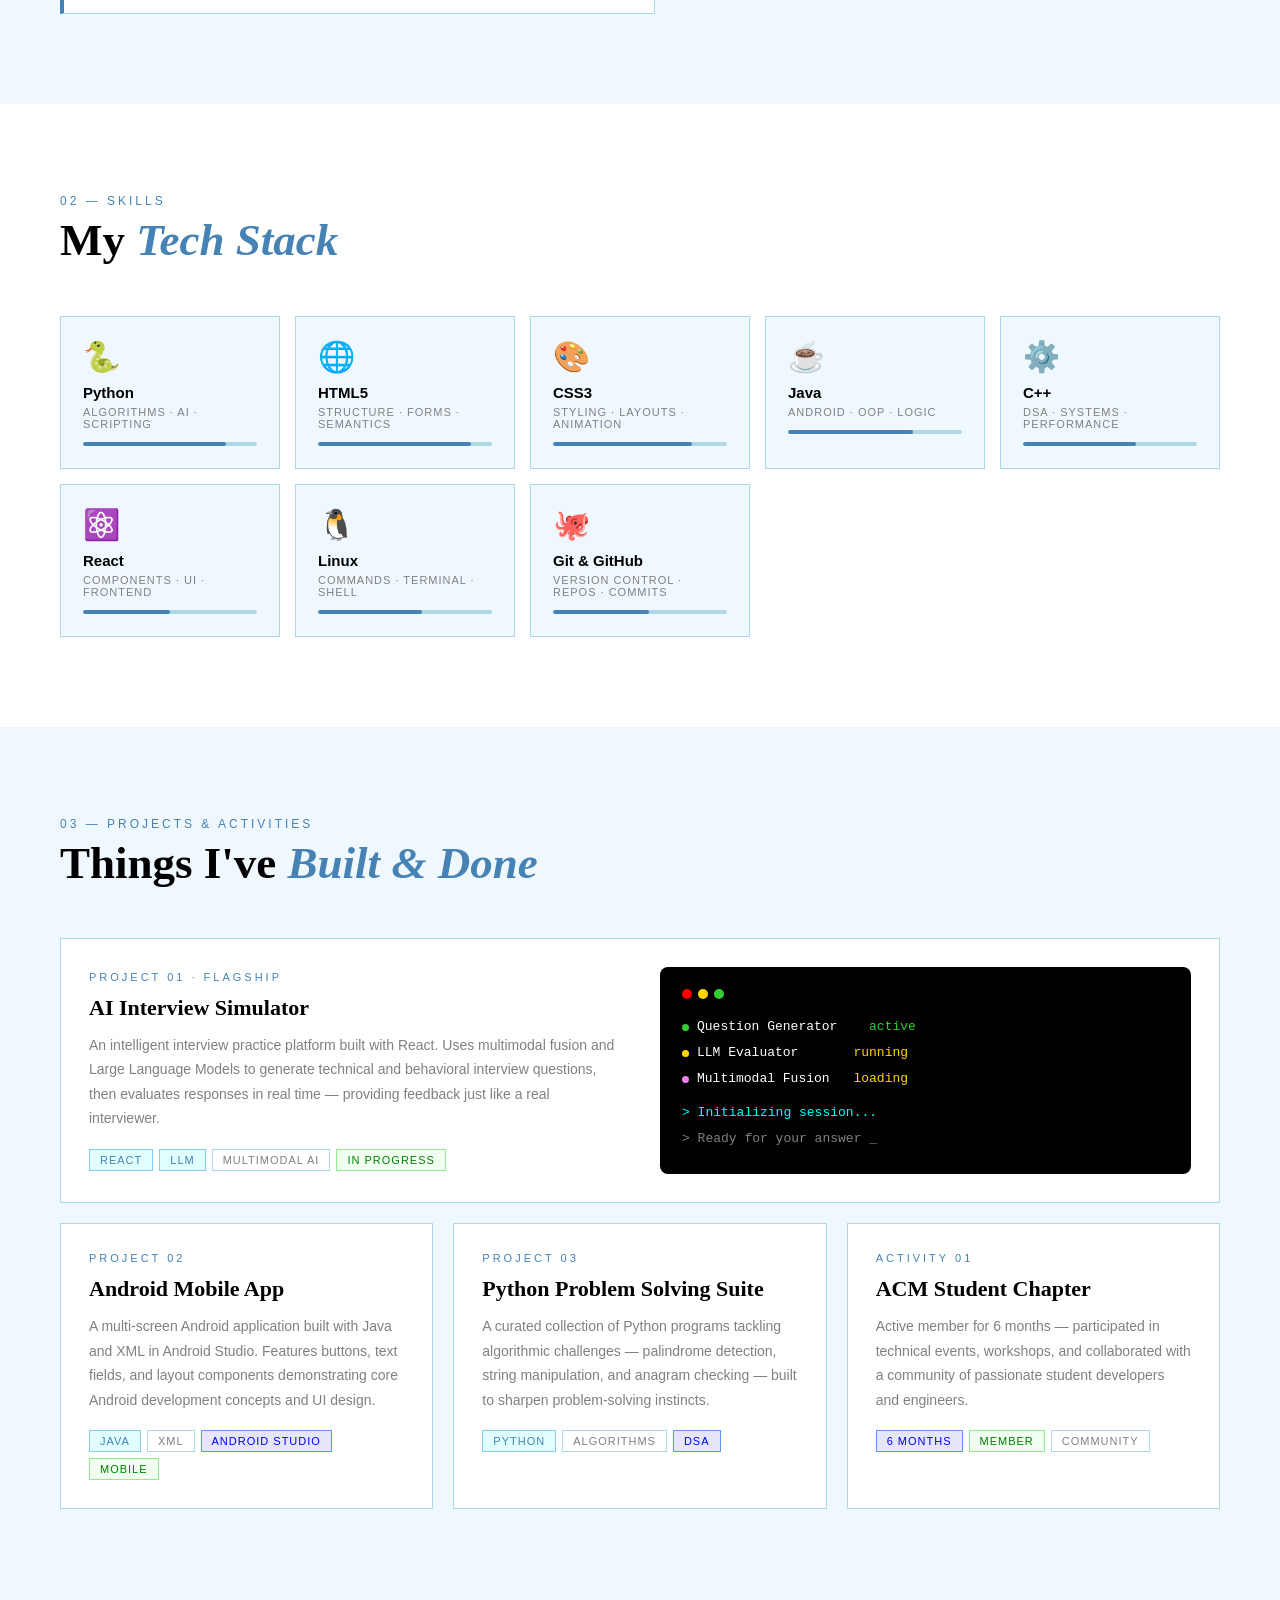
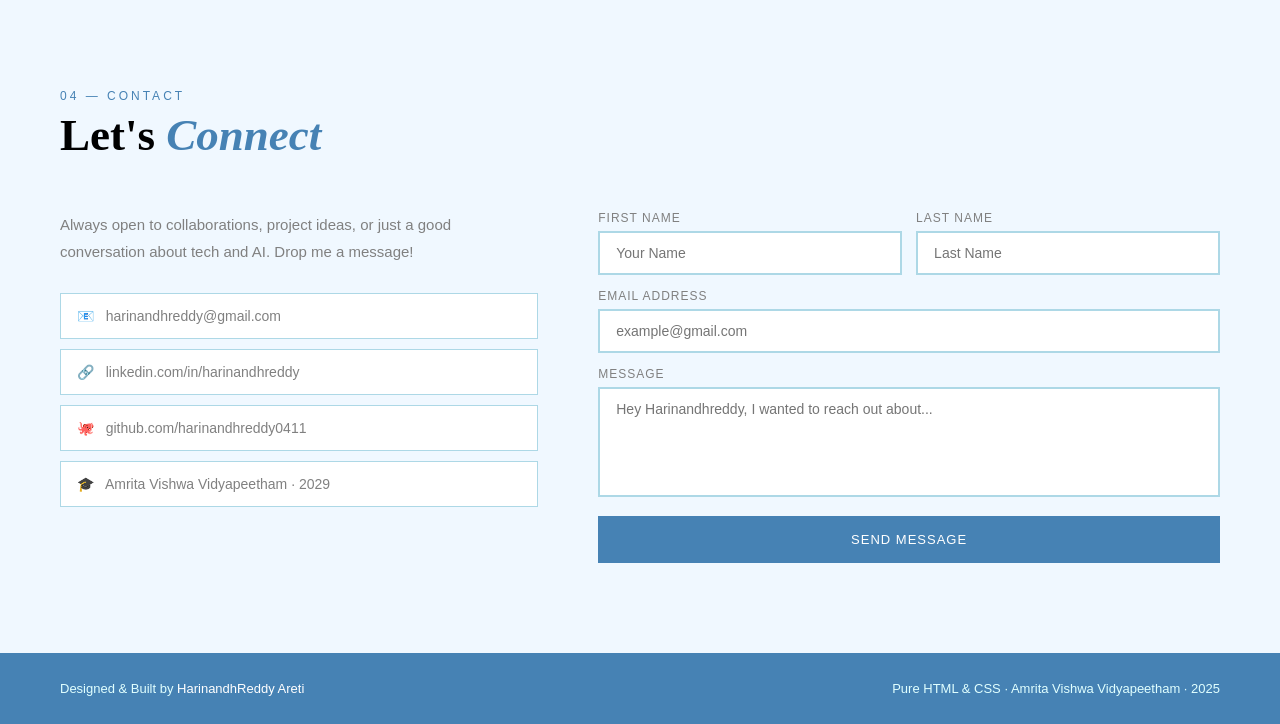
==== commit 77937c9b: "Update index.html" ====
--- a/index.html
+++ b/index.html
@@ -143,26 +143,24 @@
         <div class="skill-description">Components · UI · Frontend</div>
         <div class="progress-bar-bg"><div class="progress-bar-fill" style="width: 50%"></div></div>
       </div>
-    </div>
-
-    <div class="skill-box">
+      <div class="skill-box">
         <div class="skill-icon">🐧</div>
         <div class="skill-name">Linux</div>
         <div class="skill-description">Commands · Terminal · Shell</div>
         <div class="progress-bar-bg"><div class="progress-bar-fill" style="width: 60%"></div></div>
       </div>
-
       <div class="skill-box">
         <div class="skill-icon">🐙</div>
-        <div class="skill-name">Git & GitHub</div>
+        <div class="skill-name">Git &amp; GitHub</div>
         <div class="skill-description">Version Control · Repos · Commits</div>
         <div class="progress-bar-bg"><div class="progress-bar-fill" style="width: 55%"></div></div>
       </div>
+    </div>
   </section>
 
   <section id="projects">
-    <div class="section-number">03 — Projects</div>
-    <h2 class="section-heading">Things I've <em>Built</em></h2>
+    <div class="section-number">03 — Projects &amp; Activities</div>
+    <h2 class="section-heading">Things I've <em>Built &amp; Done</em></h2>
     <div class="projects-grid">
 
       <div class="project-box wide">
@@ -227,20 +225,23 @@
         </div>
       </div>
 
-    </div>
-  </section>
-
-  <div class="acm-section">
-    <div class="acm-box">
-      <div class="acm-icon">🏛️</div>
-      <div>
-        <div class="acm-title">ACM Student Chapter</div>
-        <div class="acm-description">Active member for 6 months — participated in technical
-        events, workshops, and collaborated with a community of passionate student developers.</div>
-      </div>
-      <div class="acm-months">6 Months</div>
-    </div>
-  </div>
+      <div class="project-box">
+        <div class="project-number">Activity 01</div>
+        <h3 class="project-title">ACM Student Chapter</h3>
+        <p class="project-description">
+          Active member for 6 months — participated in technical events,
+          workshops, and collaborated with a community of passionate
+          student developers and engineers.
+        </p>
+        <div class="tags-row">
+          <span class="tag tag-blue">6 Months</span>
+          <span class="tag tag-green">Member</span>
+          <span class="tag">Community</span>
+        </div>
+      </div>
+
+    </div>
+  </section>
 
   <section id="contact">
     <div class="section-number">04 — Contact</div>
@@ -291,7 +292,7 @@
 
   <footer>
     <p>Designed &amp; Built by <span>HarinandhReddy Areti</span></p>
-    <p>Amrita Vishwa Vidyapeetham · 2025</p>
+    <p>Pure HTML &amp; CSS · Amrita Vishwa Vidyapeetham · 2025</p>
   </footer>
 
 </body>
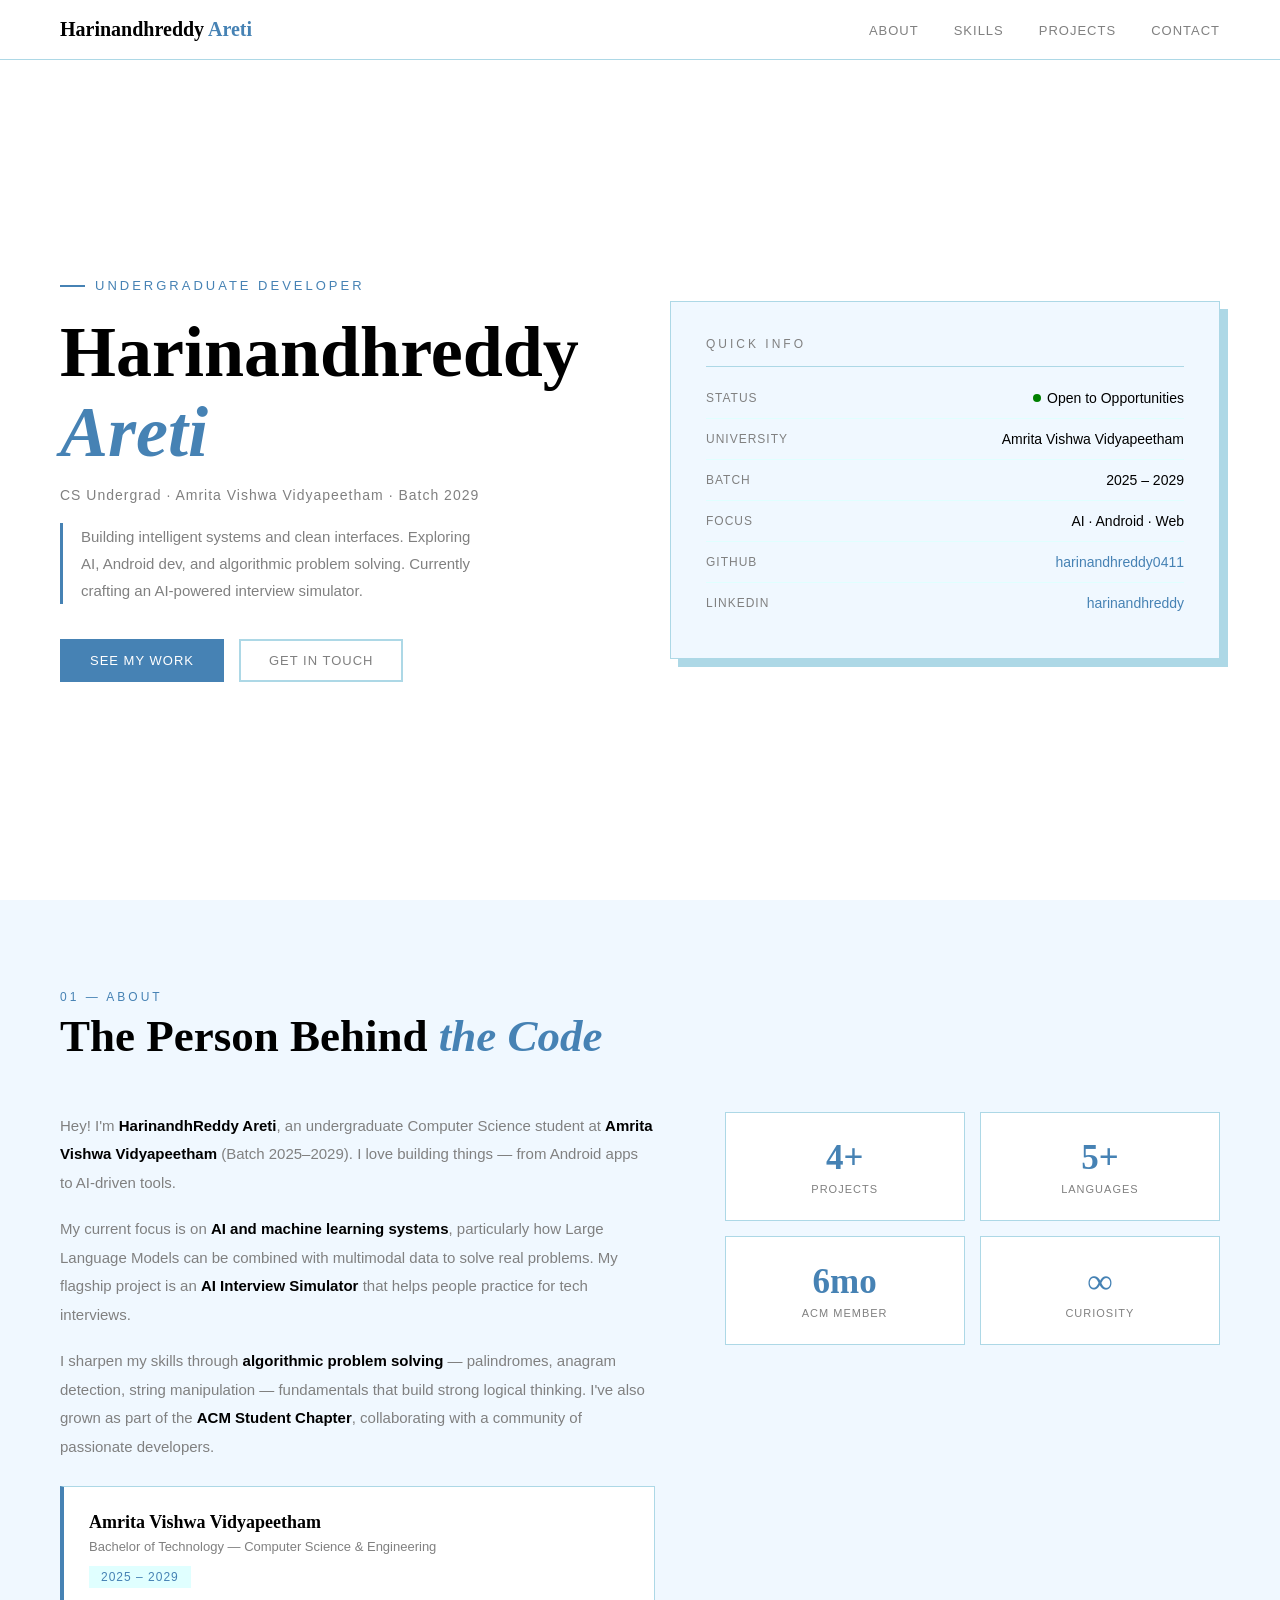
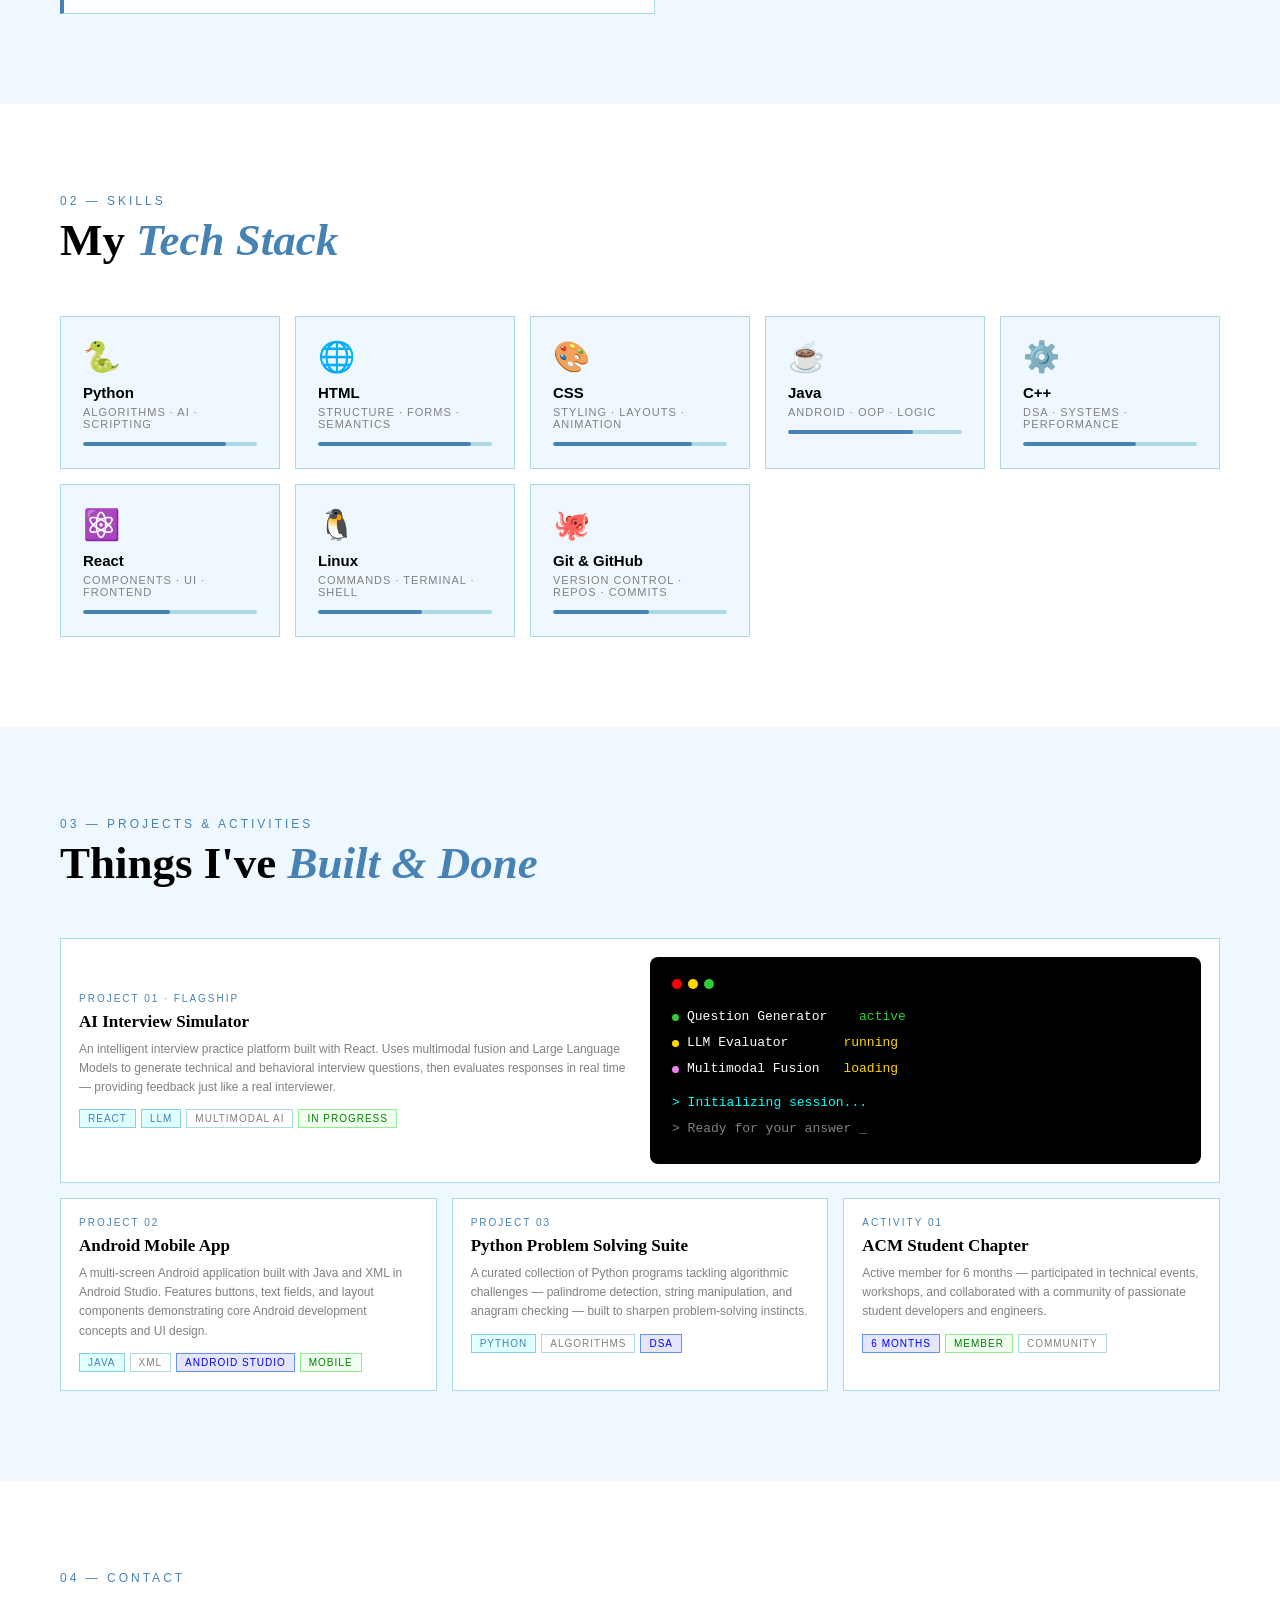
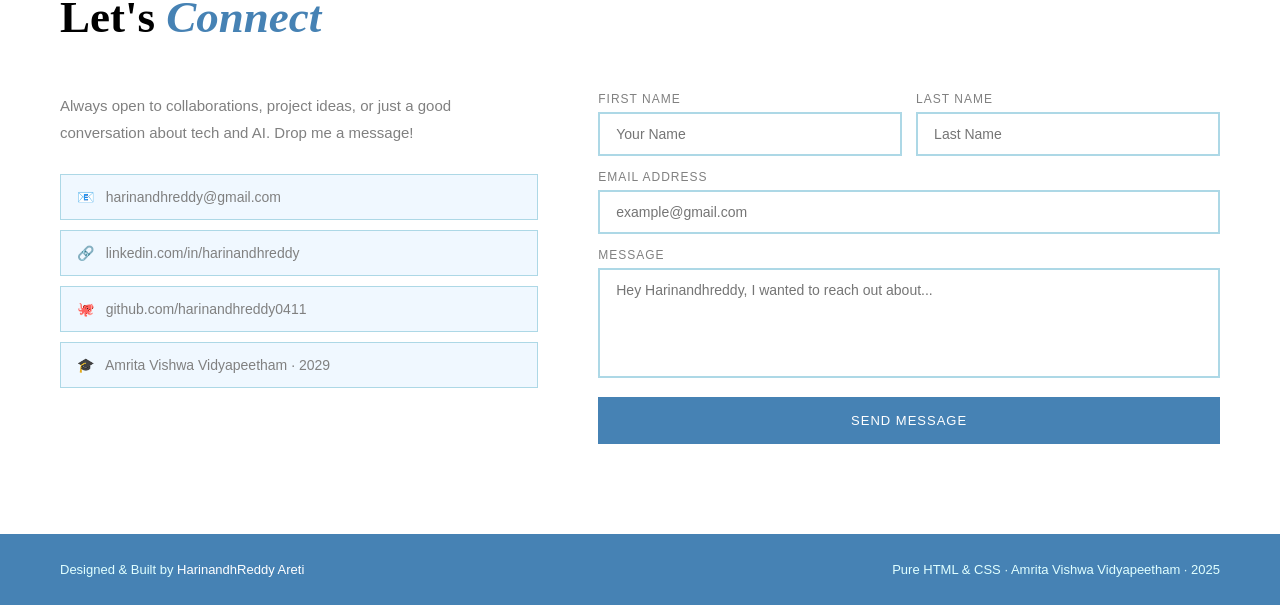
==== commit d4e84036: "Update index.html" ====
--- a/index.html
+++ b/index.html
@@ -115,13 +115,13 @@
       </div>
       <div class="skill-box">
         <div class="skill-icon">🌐</div>
-        <div class="skill-name">HTML5</div>
+        <div class="skill-name">HTML</div>
         <div class="skill-description">Structure · Forms · Semantics</div>
         <div class="progress-bar-bg"><div class="progress-bar-fill" style="width: 88%"></div></div>
       </div>
       <div class="skill-box">
         <div class="skill-icon">🎨</div>
-        <div class="skill-name">CSS3</div>
+        <div class="skill-name">CSS</div>
         <div class="skill-description">Styling · Layouts · Animation</div>
         <div class="progress-bar-bg"><div class="progress-bar-fill" style="width: 80%"></div></div>
       </div>
--- a/style.css
+++ b/style.css
@@ -331,52 +331,53 @@
 
 .projects-grid {
   display: grid;
-  grid-template-columns: repeat(auto-fill, minmax(320px, 1fr));
-  gap: 20px;
+  grid-template-columns: repeat(3, 1fr);
+  gap: 15px;
 }
 
 .project-box {
   background-color: white;
   border: 1px solid lightblue;
-  padding: 28px;
+  padding: 18px;
 }
 
 .project-box.wide {
   grid-column: 1 / -1;
   display: grid;
   grid-template-columns: 1fr 1fr;
-  gap: 40px;
-  align-items: center;
+  gap: 20px;
+  align-items: center;
+  padding: 18px;
 }
 
 .project-number {
   color: steelblue;
-  font-size: 11px;
-  text-transform: uppercase;
-  letter-spacing: 3px;
-  margin-bottom: 12px;
+  font-size: 10px;
+  text-transform: uppercase;
+  letter-spacing: 2px;
+  margin-bottom: 8px;
 }
 
 .project-title {
   font-family: 'Playfair Display', serif;
-  font-size: 22px;
+  font-size: 17px;
   font-weight: 700;
+  margin-bottom: 8px;
+  color: black;
+}
+
+.project-description {
+  color: gray;
+  font-size: 12px;
+  line-height: 1.6;
   margin-bottom: 12px;
-  color: black;
-}
-
-.project-description {
-  color: gray;
-  font-size: 14px;
-  line-height: 1.75;
-  margin-bottom: 18px;
-}
-
-.tags-row { display: flex; flex-wrap: wrap; gap: 6px; }
+}
+
+.tags-row { display: flex; flex-wrap: wrap; gap: 5px; }
 
 .tag {
-  font-size: 11px;
-  padding: 4px 10px;
+  font-size: 10px;
+  padding: 3px 8px;
   border: 1px solid lightblue;
   color: gray;
   background-color: white;
@@ -437,44 +438,7 @@
 .text-cyan   { color: cyan; }
 .text-gray   { color: gray; }
 
-.acm-section { padding: 50px 60px; background-color: white; }
-
-.acm-box {
-  display: flex;
-  align-items: center;
-  gap: 25px;
-  background-color: aliceblue;
-  border: 1px solid lightblue;
-  border-left: 5px solid steelblue;
-  padding: 28px 35px;
-  max-width: 680px;
-  box-shadow: 4px 4px 0 lightblue;
-}
-
-.acm-icon { font-size: 45px; }
-
-.acm-title {
-  font-family: 'Playfair Display', serif;
-  font-size: 18px;
-  font-weight: 700;
-  margin-bottom: 5px;
-  color: black;
-}
-
-.acm-description { color: gray; font-size: 14px; line-height: 1.6; }
-
-.acm-months {
-  margin-left: auto;
-  background-color: lightcyan;
-  color: steelblue;
-  border: 1px solid skyblue;
-  padding: 6px 14px;
-  font-size: 12px;
-  text-transform: uppercase;
-  letter-spacing: 1px;
-}
-
-#contact { background-color: aliceblue; }
+#contact { background-color: white; }
 
 .contact-layout {
   display: grid;
@@ -500,7 +464,7 @@
   font-size: 14px;
   padding: 14px 16px;
   border: 1px solid lightblue;
-  background-color: white;
+  background-color: aliceblue;
 }
 
 .contact-form { display: flex; flex-direction: column; gap: 14px; }
@@ -566,10 +530,8 @@
   .intro-title { font-size: 48px; }
   .about-layout { grid-template-columns: 1fr; gap: 40px; }
   .project-box.wide { grid-column: auto; grid-template-columns: 1fr; }
+  .projects-grid { grid-template-columns: 1fr; }
   .contact-layout { grid-template-columns: 1fr; gap: 40px; }
   .two-columns { grid-template-columns: 1fr; }
   footer { flex-direction: column; gap: 8px; text-align: center; padding: 20px; }
-  .acm-section { padding: 40px 20px; }
-  .acm-box { flex-wrap: wrap; }
-  .acm-months { margin-left: 0; }
-}
+}
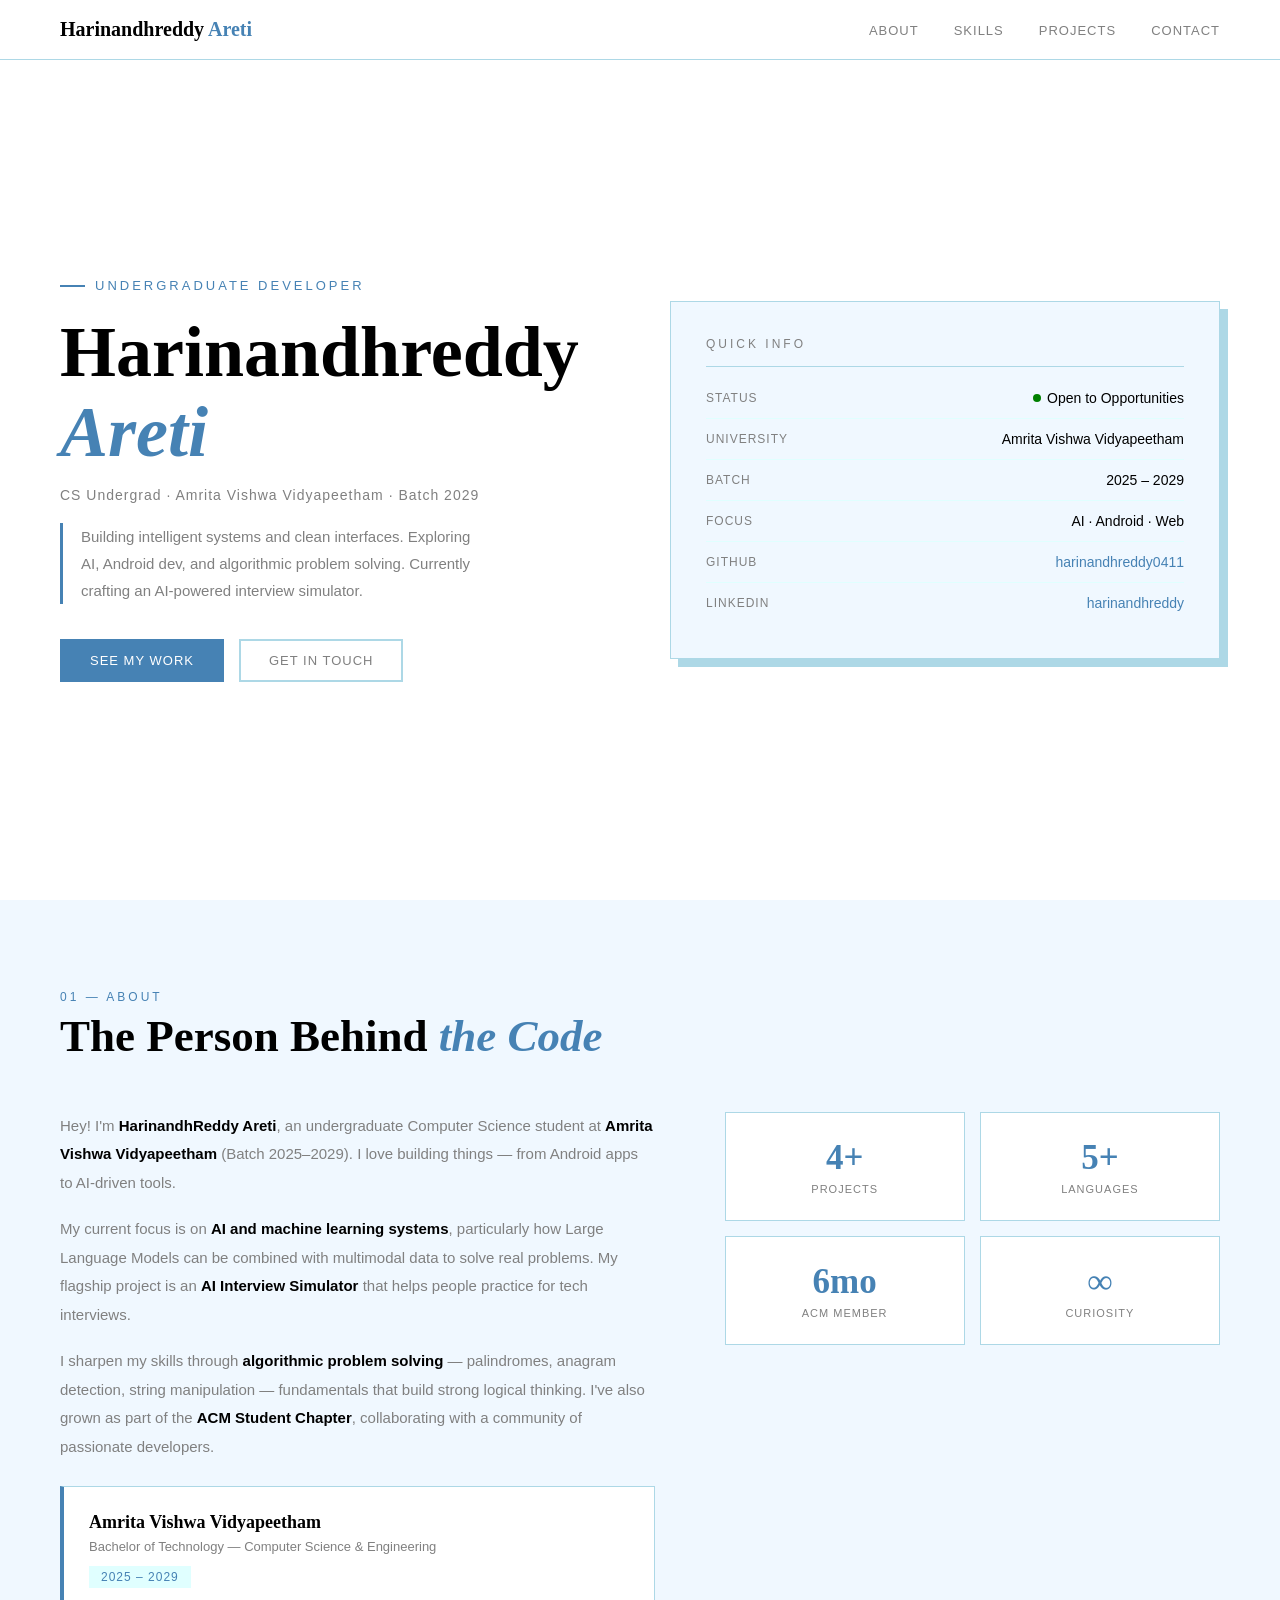
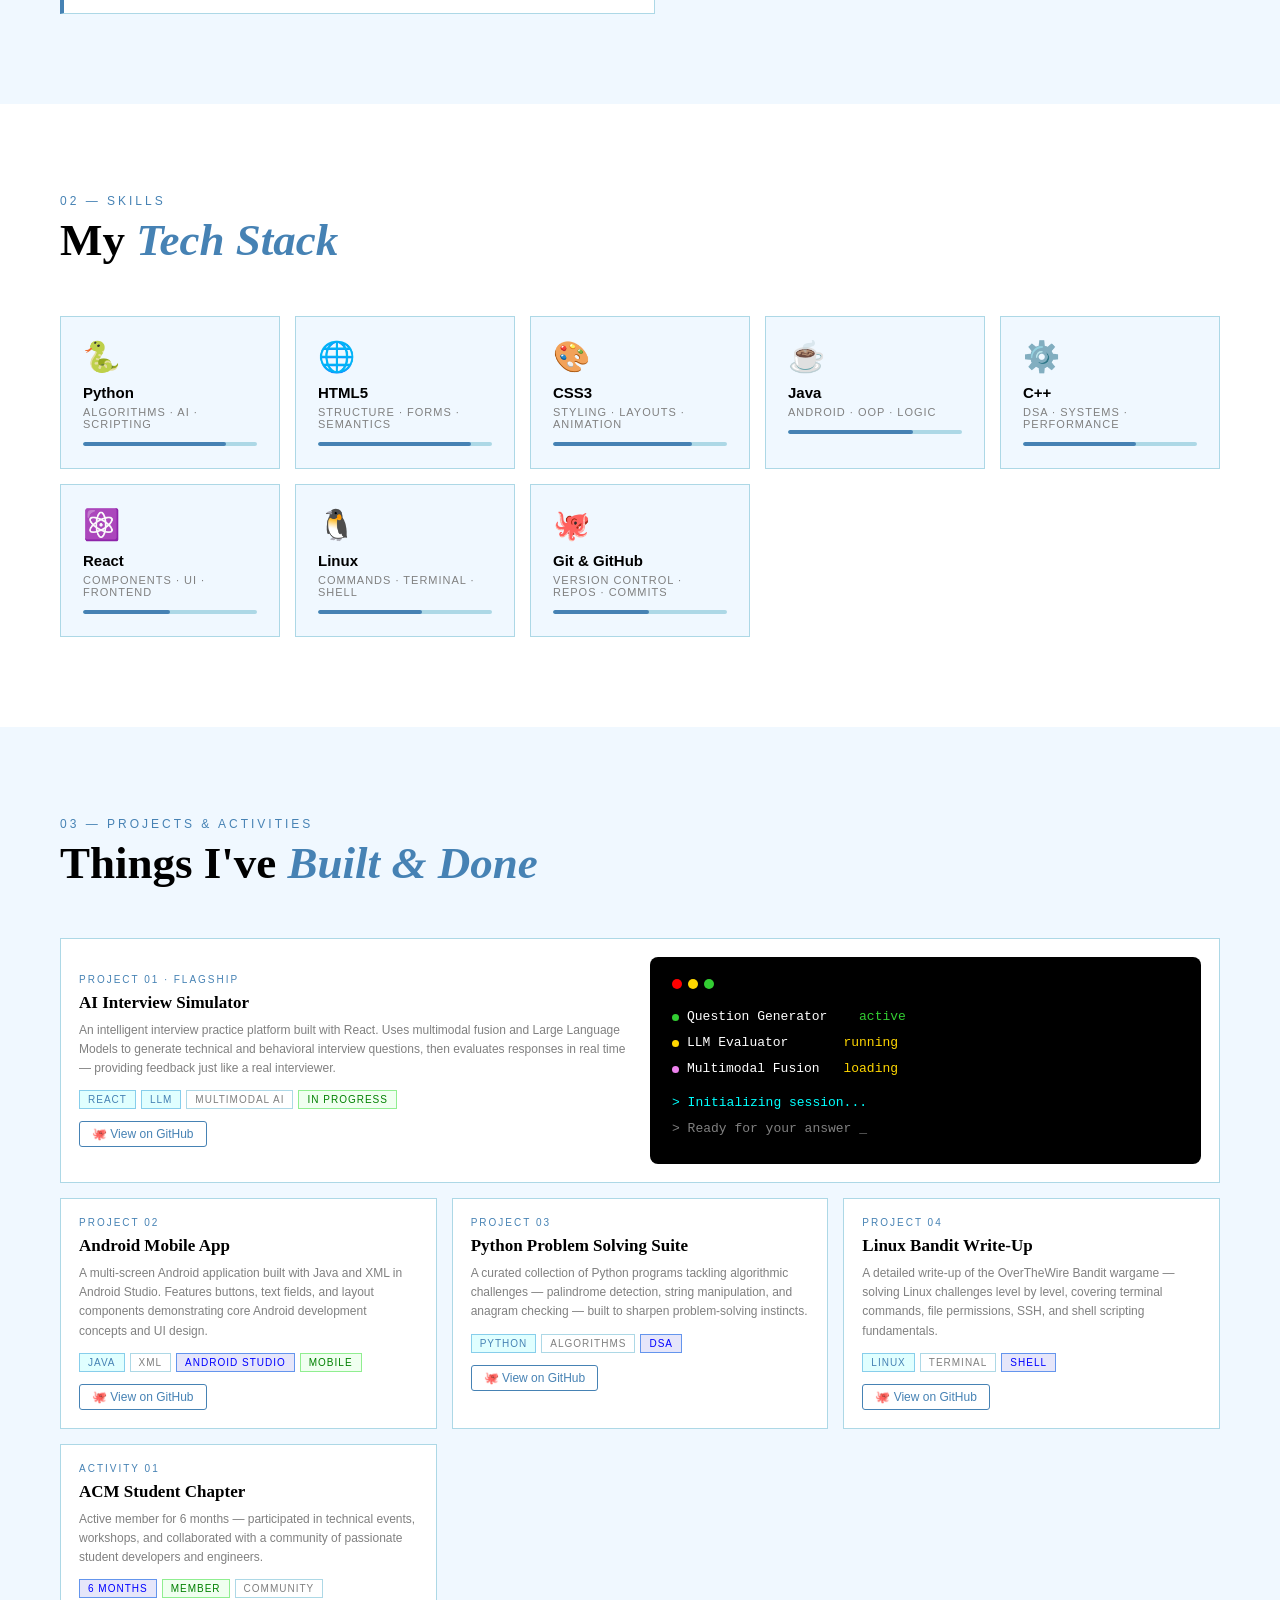
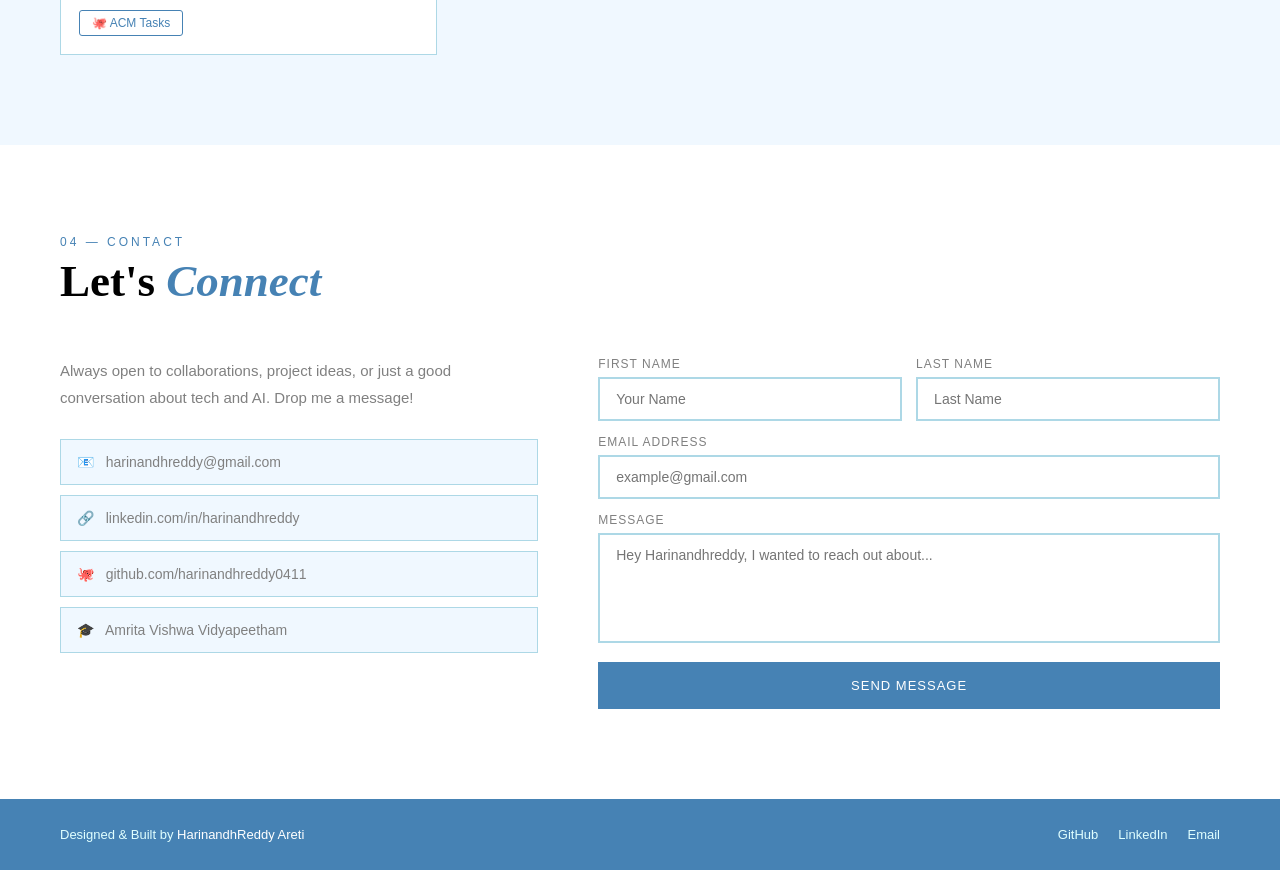
==== commit e0fd43c3: "Update output message from 'Hello World' to 'Goodbye World'" ====
--- a/index.html
+++ b/index.html
@@ -19,19 +19,19 @@
     </ul>
   </nav>
 
-  <div class="intro-section">
+  <div class="top-section">
     <div>
-      <div class="intro-badge">Undergraduate Developer</div>
-      <h1 class="intro-title">Harinandhreddy<br><em>Areti</em></h1>
-      <p class="intro-subtitle">CS Undergrad · Amrita Vishwa Vidyapeetham · Batch 2029</p>
-      <p class="intro-description">
+      <div class="top-badge">Undergraduate Developer</div>
+      <h1 class="top-title">Harinandhreddy<br><em>Areti</em></h1>
+      <p class="top-subtitle">CS Undergrad · Amrita Vishwa Vidyapeetham · Batch 2029</p>
+      <p class="top-description">
         Building intelligent systems and clean interfaces.
         Exploring AI, Android dev, and algorithmic problem solving.
         Currently crafting an AI-powered interview simulator.
       </p>
-      <div class="intro-buttons">
-        <a href="#projects" class="button-orange">See My Work</a>
-        <a href="#contact" class="button-border">Get in Touch</a>
+      <div class="top-buttons">
+        <a href="#projects" class="button-filled">See My Work</a>
+        <a href="#contact" class="button-empty">Get in Touch</a>
       </div>
     </div>
 
@@ -115,13 +115,13 @@
       </div>
       <div class="skill-box">
         <div class="skill-icon">🌐</div>
-        <div class="skill-name">HTML</div>
+        <div class="skill-name">HTML5</div>
         <div class="skill-description">Structure · Forms · Semantics</div>
         <div class="progress-bar-bg"><div class="progress-bar-fill" style="width: 88%"></div></div>
       </div>
       <div class="skill-box">
         <div class="skill-icon">🎨</div>
-        <div class="skill-name">CSS</div>
+        <div class="skill-name">CSS3</div>
         <div class="skill-description">Styling · Layouts · Animation</div>
         <div class="progress-bar-bg"><div class="progress-bar-fill" style="width: 80%"></div></div>
       </div>
@@ -179,6 +179,9 @@
             <span class="tag">Multimodal AI</span>
             <span class="tag tag-green">In Progress</span>
           </div>
+          <div class="project-links">
+            <a href="https://github.com/harinandhreddy0411" target="_blank" class="project-link">🐙 View on GitHub</a>
+          </div>
         </div>
         <div class="terminal-box">
           <div class="terminal-dots">
@@ -208,6 +211,9 @@
           <span class="tag tag-blue">Android Studio</span>
           <span class="tag tag-green">Mobile</span>
         </div>
+        <div class="project-links">
+          <a href="https://github.com/harinandhreddy0411" target="_blank" class="project-link">🐙 View on GitHub</a>
+        </div>
       </div>
 
       <div class="project-box">
@@ -223,6 +229,27 @@
           <span class="tag">Algorithms</span>
           <span class="tag tag-blue">DSA</span>
         </div>
+        <div class="project-links">
+          <a href="https://github.com/harinandhreddy0411" target="_blank" class="project-link">🐙 View on GitHub</a>
+        </div>
+      </div>
+
+      <div class="project-box">
+        <div class="project-number">Project 04</div>
+        <h3 class="project-title">Linux Bandit Write-Up</h3>
+        <p class="project-description">
+          A detailed write-up of the OverTheWire Bandit wargame — solving Linux
+          challenges level by level, covering terminal commands, file permissions,
+          SSH, and shell scripting fundamentals.
+        </p>
+        <div class="tags-row">
+          <span class="tag tag-orange">Linux</span>
+          <span class="tag">Terminal</span>
+          <span class="tag tag-blue">Shell</span>
+        </div>
+        <div class="project-links">
+          <a href="https://github.com/harinandhreddy0411/bandit-write-up" target="_blank" class="project-link">🐙 View on GitHub</a>
+        </div>
       </div>
 
       <div class="project-box">
@@ -237,6 +264,9 @@
           <span class="tag tag-blue">6 Months</span>
           <span class="tag tag-green">Member</span>
           <span class="tag">Community</span>
+        </div>
+        <div class="project-links">
+          <a href="https://github.com/harinandhreddy0411/ACMRecruitment---HARINANDH-REDDY" target="_blank" class="project-link">🐙 ACM Tasks</a>
         </div>
       </div>
 
@@ -260,8 +290,8 @@
           <a href="https://github.com/harinandhreddy0411" target="_blank" class="contact-link">
             🐙 &nbsp; github.com/harinandhreddy0411
           </a>
-          <a href="#" class="contact-link">
-            🎓 &nbsp; Amrita Vishwa Vidyapeetham · 2029
+          <a href="https://www.amrita.edu" target="_blank" class="contact-link">
+            🎓 &nbsp; Amrita Vishwa Vidyapeetham
           </a>
         </div>
       </div>
@@ -292,7 +322,11 @@
 
   <footer>
     <p>Designed &amp; Built by <span>HarinandhReddy Areti</span></p>
-    <p>Pure HTML &amp; CSS · Amrita Vishwa Vidyapeetham · 2025</p>
+    <div class="footer-links">
+      <a href="https://github.com/harinandhreddy0411" target="_blank">GitHub</a>
+      <a href="https://www.linkedin.com/in/harinandhreddy" target="_blank">LinkedIn</a>
+      <a href="mailto:harinandhreddy@gmail.com">Email</a>
+    </div>
   </footer>
 
 </body>
--- a/style.css
+++ b/style.css
@@ -18,6 +18,11 @@
   justify-content: space-between;
   align-items: center;
   z-index: 100;
+  transition: box-shadow 0.3s;
+}
+
+.navbar:hover {
+  box-shadow: 0 2px 20px lightblue;
 }
 
 .navbar-logo {
@@ -40,9 +45,25 @@
   font-size: 13px;
   text-transform: uppercase;
   letter-spacing: 1px;
-}
-
-.intro-section {
+  transition: color 0.3s;
+  position: relative;
+  padding-bottom: 4px;
+}
+
+.navbar-menu a::after {
+  content: '';
+  position: absolute;
+  bottom: 0; left: 0;
+  width: 0;
+  height: 2px;
+  background-color: steelblue;
+  transition: width 0.3s;
+}
+
+.navbar-menu a:hover { color: steelblue; }
+.navbar-menu a:hover::after { width: 100%; }
+
+.top-section {
   min-height: 100vh;
   padding: 120px 60px 60px;
   display: grid;
@@ -52,7 +73,7 @@
   background-color: white;
 }
 
-.intro-badge {
+.top-badge {
   color: steelblue;
   font-size: 13px;
   text-transform: uppercase;
@@ -61,9 +82,11 @@
   display: flex;
   align-items: center;
   gap: 10px;
-}
-
-.intro-badge::before {
+  animation: fadeUp 0.6s 0.1s forwards;
+  opacity: 0;
+}
+
+.top-badge::before {
   content: '';
   display: block;
   width: 25px;
@@ -71,28 +94,32 @@
   background-color: steelblue;
 }
 
-.intro-title {
+.top-title {
   font-family: 'Playfair Display', serif;
   font-size: 72px;
   font-weight: 900;
   line-height: 1.1;
   margin-bottom: 15px;
   color: black;
-}
-
-.intro-title em {
+  animation: fadeUp 0.6s 0.3s forwards;
+  opacity: 0;
+}
+
+.top-title em {
   font-style: italic;
   color: steelblue;
 }
 
-.intro-subtitle {
+.top-subtitle {
   color: gray;
   font-size: 14px;
   margin-bottom: 20px;
   letter-spacing: 1px;
-}
-
-.intro-description {
+  animation: fadeUp 0.6s 0.45s forwards;
+  opacity: 0;
+}
+
+.top-description {
   color: gray;
   font-size: 15px;
   line-height: 1.8;
@@ -100,14 +127,23 @@
   padding-left: 18px;
   margin-bottom: 35px;
   max-width: 420px;
-}
-
-.intro-buttons {
+  animation: fadeUp 0.6s 0.55s forwards;
+  opacity: 0;
+}
+
+.top-buttons {
   display: flex;
   gap: 15px;
-}
-
-.button-orange {
+  animation: fadeUp 0.6s 0.7s forwards;
+  opacity: 0;
+}
+
+@keyframes fadeUp {
+  from { opacity: 0; transform: translateY(20px); }
+  to   { opacity: 1; transform: translateY(0); }
+}
+
+.button-filled {
   background-color: steelblue;
   color: white;
   padding: 12px 28px;
@@ -117,9 +153,15 @@
   letter-spacing: 1px;
   cursor: pointer;
   display: inline-block;
-}
-
-.button-border {
+  transition: all 0.3s;
+}
+
+.button-filled:hover {
+  background-color: transparent;
+  color: steelblue;
+}
+
+.button-empty {
   background-color: transparent;
   color: gray;
   padding: 12px 28px;
@@ -129,6 +171,12 @@
   letter-spacing: 1px;
   cursor: pointer;
   display: inline-block;
+  transition: all 0.3s;
+}
+
+.button-empty:hover {
+  border-color: steelblue;
+  color: steelblue;
 }
 
 .info-card {
@@ -136,6 +184,14 @@
   border: 1px solid lightblue;
   padding: 35px;
   box-shadow: 8px 8px 0 lightblue;
+  animation: fadeUp 0.6s 0.4s forwards;
+  opacity: 0;
+  transition: transform 0.3s, box-shadow 0.3s;
+}
+
+.info-card:hover {
+  transform: translate(-3px, -3px);
+  box-shadow: 11px 11px 0 lightblue;
 }
 
 .info-card-title {
@@ -167,7 +223,8 @@
 }
 
 .info-value { color: black; font-weight: 500; }
-.info-value a { color: steelblue; }
+.info-value a { color: steelblue; transition: color 0.3s; }
+.info-value a:hover { color: blue; }
 
 .status-badge {
   display: inline-flex;
@@ -236,6 +293,12 @@
   border-left: 4px solid steelblue;
   padding: 25px;
   margin-top: 25px;
+  transition: transform 0.3s, box-shadow 0.3s;
+}
+
+.education-box:hover {
+  transform: translate(-3px, -3px);
+  box-shadow: 4px 4px 0 lightblue;
 }
 
 .university-name {
@@ -272,6 +335,13 @@
   border: 1px solid lightblue;
   padding: 25px;
   text-align: center;
+  transition: all 0.3s;
+}
+
+.stat-box:hover {
+  box-shadow: 4px 4px 0 steelblue;
+  border-color: steelblue;
+  transform: translate(-2px, -2px);
 }
 
 .stat-number {
@@ -301,6 +371,13 @@
   background-color: aliceblue;
   border: 1px solid lightblue;
   padding: 22px;
+  transition: all 0.3s;
+}
+
+.skill-box:hover {
+  border-color: steelblue;
+  box-shadow: 4px 4px 0 steelblue;
+  transform: translate(-2px, -2px);
 }
 
 .skill-icon { font-size: 30px; margin-bottom: 10px; }
@@ -339,6 +416,13 @@
   background-color: white;
   border: 1px solid lightblue;
   padding: 18px;
+  transition: all 0.3s;
+}
+
+.project-box:hover {
+  border-color: steelblue;
+  box-shadow: 5px 5px 0 steelblue;
+  transform: translate(-3px, -3px);
 }
 
 .project-box.wide {
@@ -373,7 +457,7 @@
   margin-bottom: 12px;
 }
 
-.tags-row { display: flex; flex-wrap: wrap; gap: 5px; }
+.tags-row { display: flex; flex-wrap: wrap; gap: 5px; margin-bottom: 12px; }
 
 .tag {
   font-size: 10px;
@@ -388,6 +472,24 @@
 .tag-orange { background-color: lightcyan; color: steelblue; border-color: skyblue; }
 .tag-blue   { background-color: lavender;  color: blue;      border-color: cornflowerblue; }
 .tag-green  { background-color: honeydew;  color: green;     border-color: lightgreen; }
+
+.project-links { margin-top: 10px; }
+
+.project-link {
+  display: inline-block;
+  font-size: 12px;
+  color: steelblue;
+  border: 1px solid steelblue;
+  padding: 5px 12px;
+  border-radius: 3px;
+  margin-right: 8px;
+  transition: all 0.3s;
+}
+
+.project-link:hover {
+  background-color: steelblue;
+  color: white;
+}
 
 .terminal-box {
   background-color: black;
@@ -465,6 +567,14 @@
   padding: 14px 16px;
   border: 1px solid lightblue;
   background-color: aliceblue;
+  transition: all 0.3s;
+}
+
+.contact-link:hover {
+  color: steelblue;
+  border-color: steelblue;
+  box-shadow: 3px 3px 0 steelblue;
+  transform: translate(-2px, -2px);
 }
 
 .contact-form { display: flex; flex-direction: column; gap: 14px; }
@@ -492,6 +602,13 @@
   outline: none;
   width: 100%;
   resize: none;
+  transition: border-color 0.3s;
+}
+
+.input-group input:focus,
+.input-group textarea:focus,
+.input-group select:focus {
+  border-color: steelblue;
 }
 
 .input-group textarea { min-height: 110px; }
@@ -508,6 +625,12 @@
   letter-spacing: 1px;
   cursor: pointer;
   margin-top: 5px;
+  transition: all 0.3s;
+}
+
+.submit-button:hover {
+  background-color: transparent;
+  color: steelblue;
 }
 
 footer {
@@ -522,12 +645,22 @@
 footer p { font-size: 13px; color: lightcyan; }
 footer span { color: white; }
 
+.footer-links { display: flex; gap: 20px; }
+
+.footer-links a {
+  color: lightcyan;
+  font-size: 13px;
+  transition: color 0.3s;
+}
+
+.footer-links a:hover { color: white; }
+
 @media (max-width: 860px) {
   .navbar { padding: 15px 20px; }
   .navbar-menu { gap: 15px; }
   section { padding: 60px 20px; }
-  .intro-section { grid-template-columns: 1fr; padding: 100px 20px 50px; }
-  .intro-title { font-size: 48px; }
+  .top-section { grid-template-columns: 1fr; padding: 100px 20px 50px; }
+  .top-title { font-size: 48px; }
   .about-layout { grid-template-columns: 1fr; gap: 40px; }
   .project-box.wide { grid-column: auto; grid-template-columns: 1fr; }
   .projects-grid { grid-template-columns: 1fr; }
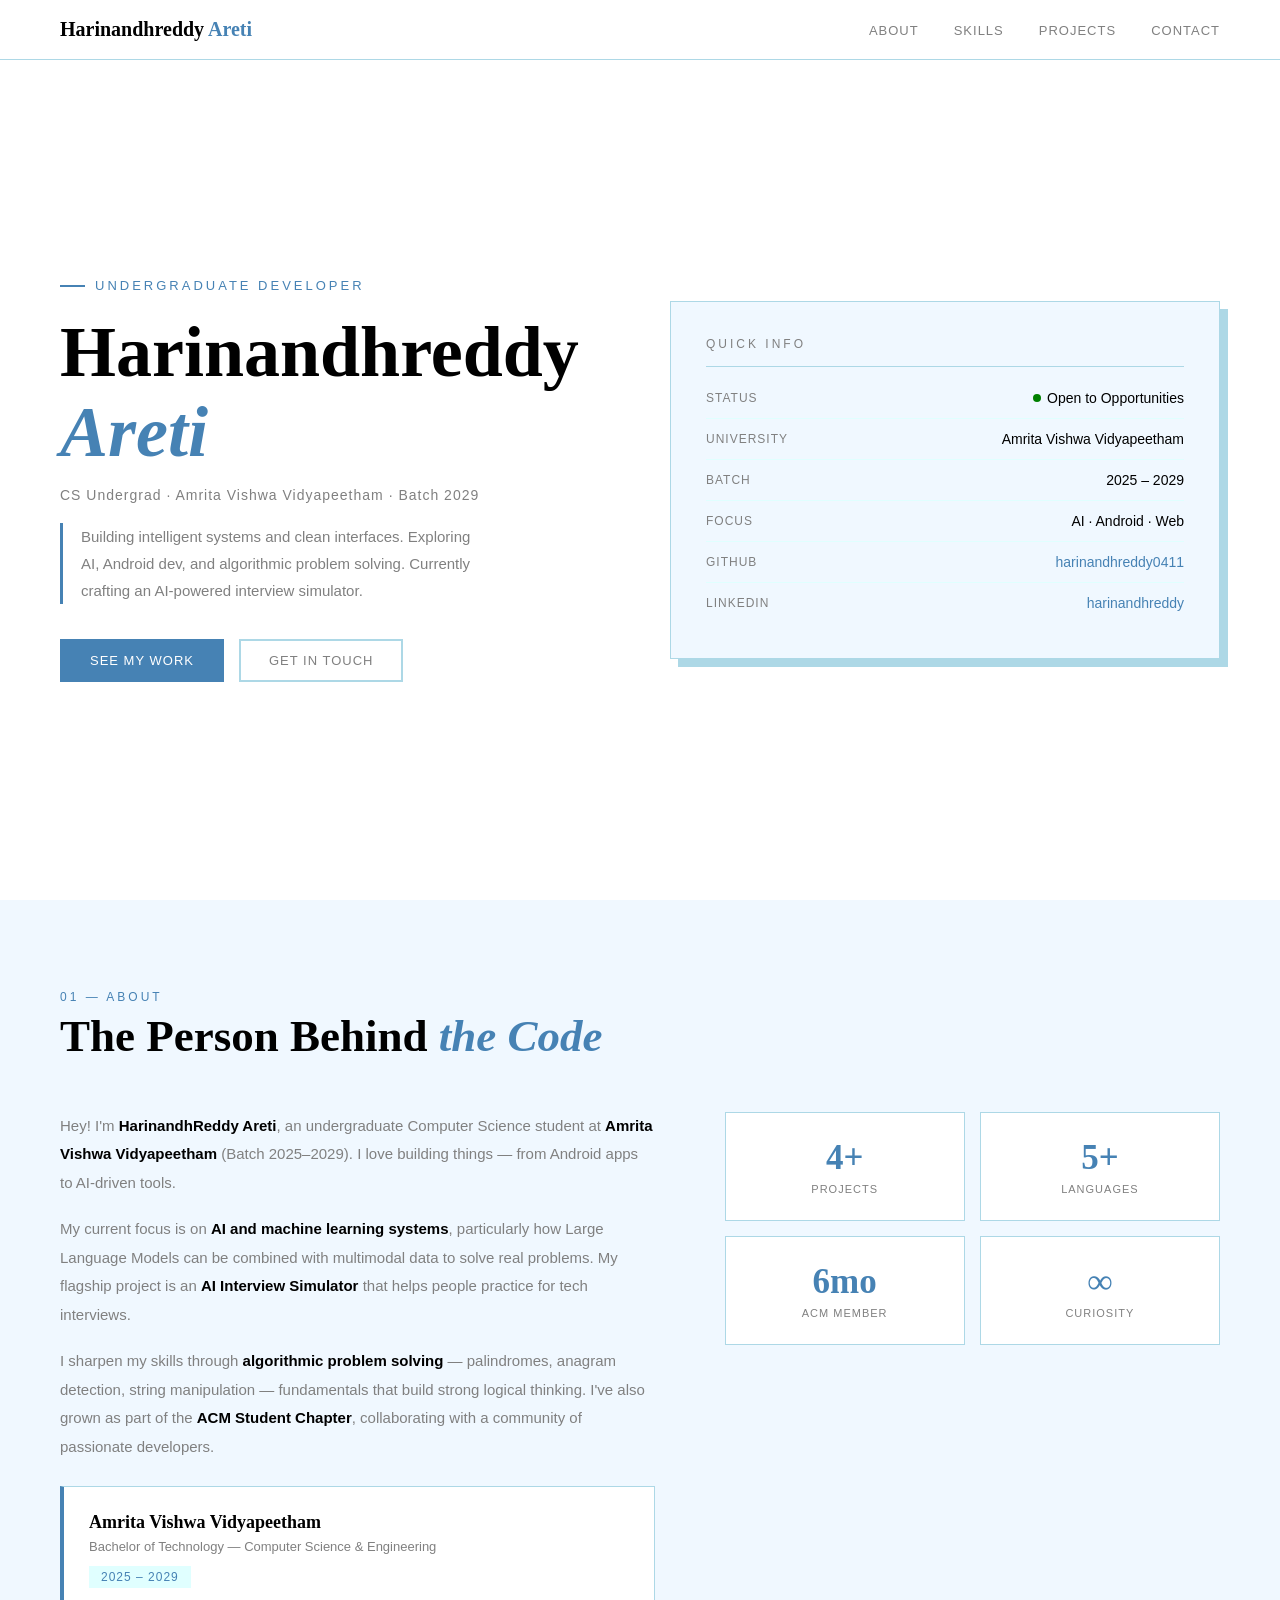
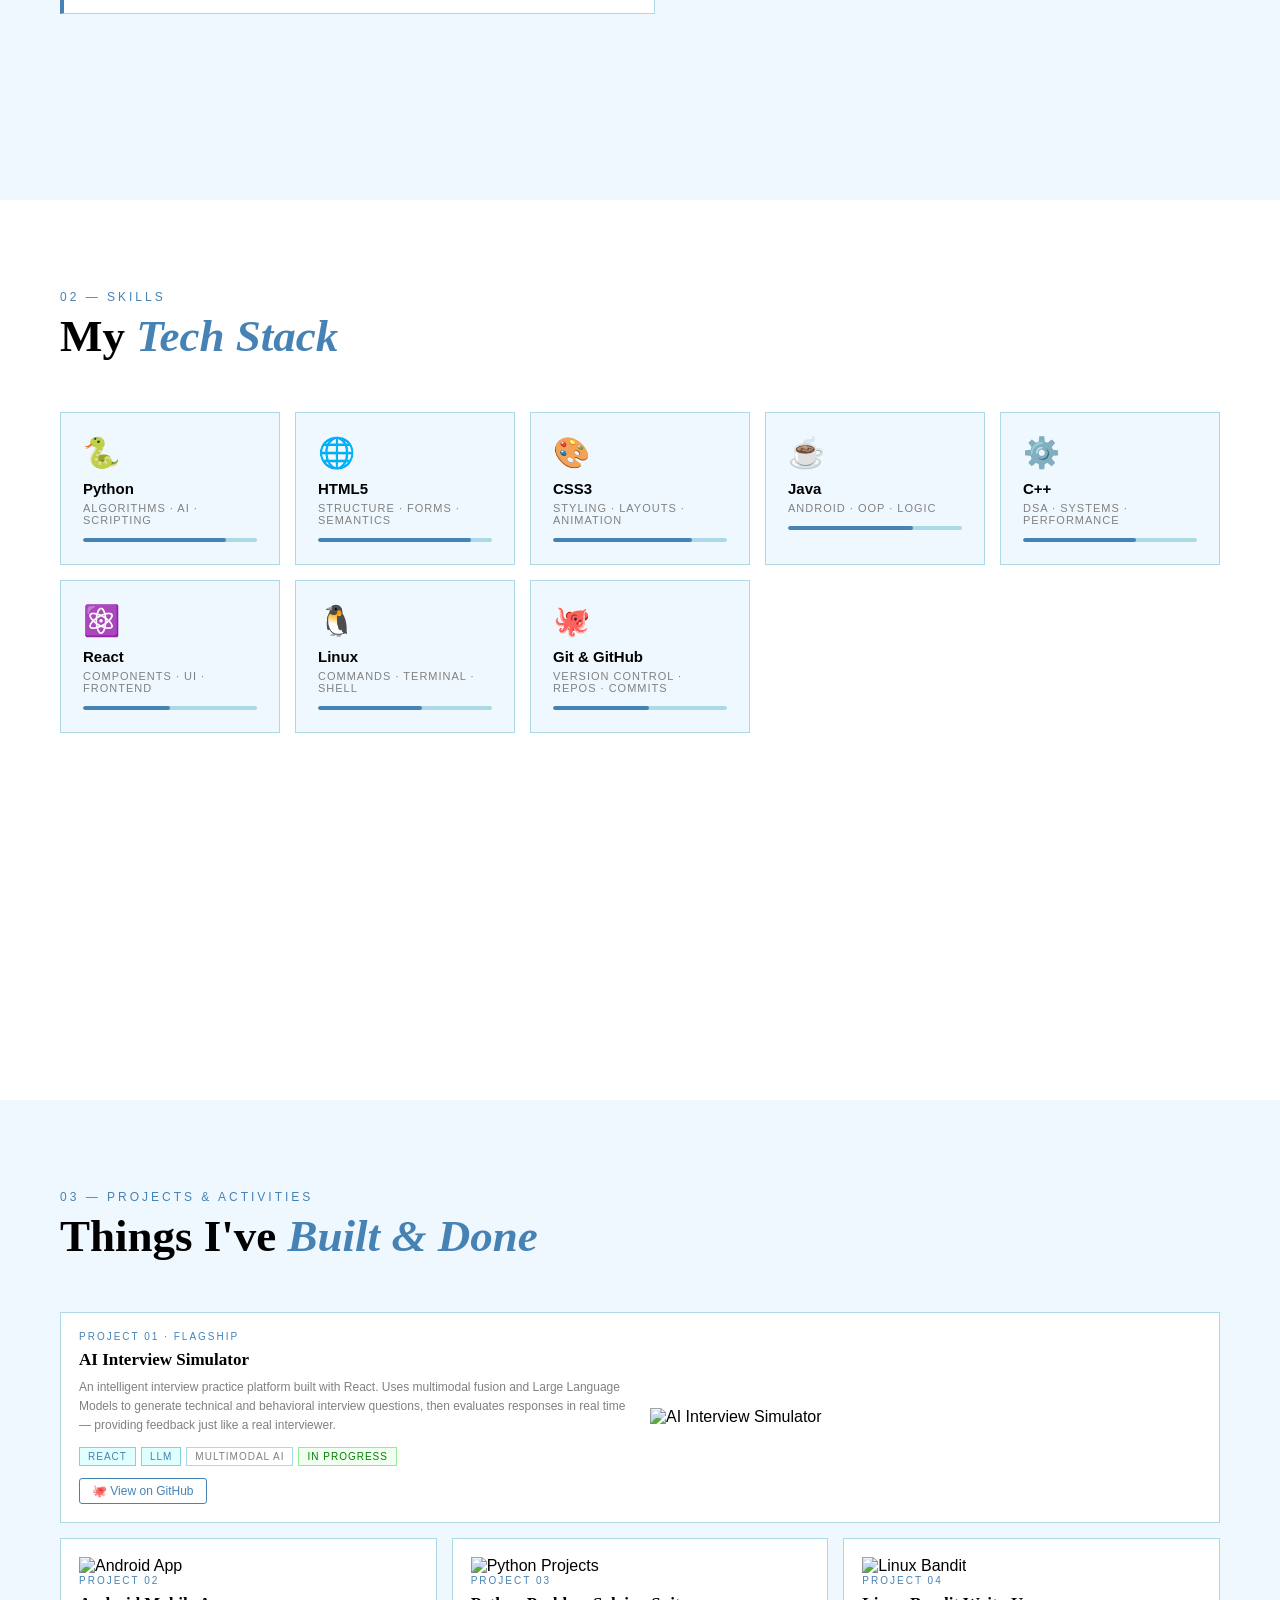
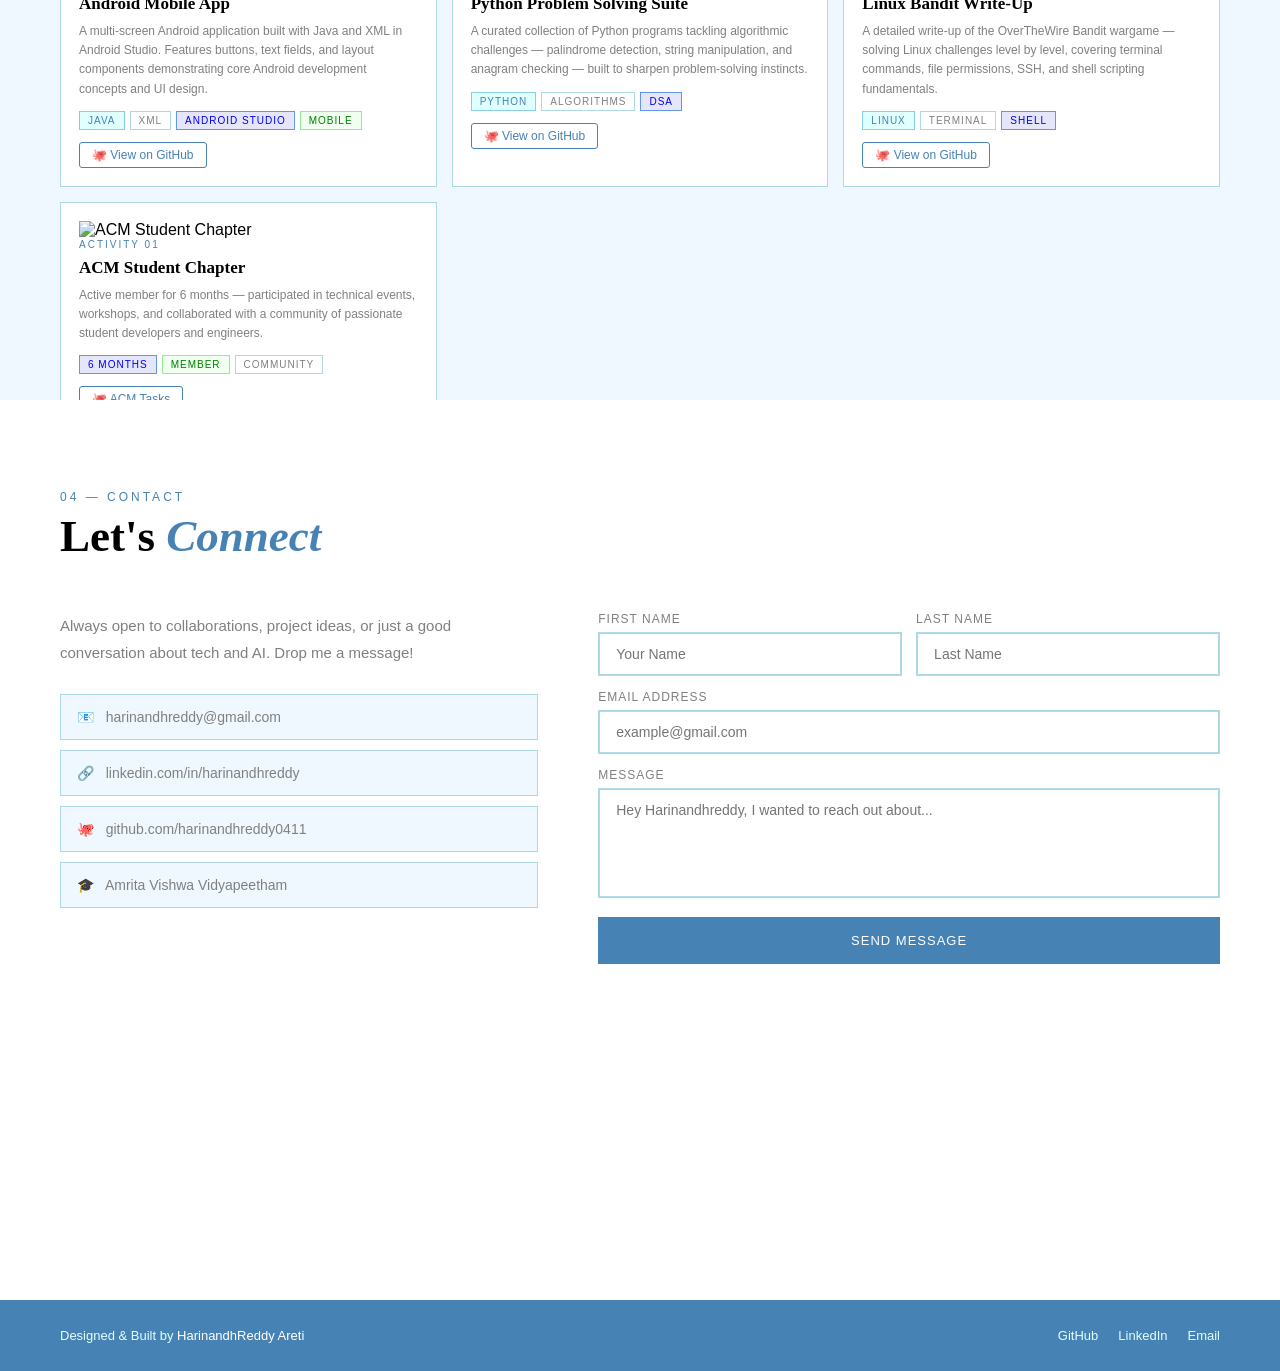
==== commit 5279e50a: "Update index.html" ====
--- a/index.html
+++ b/index.html
@@ -183,21 +183,13 @@
             <a href="https://github.com/harinandhreddy0411" target="_blank" class="project-link">🐙 View on GitHub</a>
           </div>
         </div>
-        <div class="terminal-box">
-          <div class="terminal-dots">
-            <span class="terminal-dot dot-red"></span>
-            <span class="terminal-dot dot-yellow"></span>
-            <span class="terminal-dot dot-green"></span>
-          </div>
-          <div class="terminal-row"><span class="terminal-mark mark-green"></span><span class="text-white">Question Generator</span>&nbsp;&nbsp;<span class="text-green">active</span></div>
-          <div class="terminal-row"><span class="terminal-mark mark-yellow"></span><span class="text-white">LLM Evaluator</span>&nbsp;&nbsp;&nbsp;&nbsp;&nbsp;<span class="text-yellow">running</span></div>
-          <div class="terminal-row"><span class="terminal-mark mark-purple"></span><span class="text-white">Multimodal Fusion</span>&nbsp;<span class="text-yellow">loading</span></div>
-          <div class="text-cyan" style="margin-top: 8px">&gt; Initializing session...</div>
-          <div class="text-gray">&gt; Ready for your answer _</div>
+        <div>
+          <img src="https://images.unsplash.com/photo-1677442135703-1787eea5ce01?w=600&q=80" alt="AI Interview Simulator" class="project-image" />
         </div>
       </div>
 
       <div class="project-box">
+        <img src="https://images.unsplash.com/photo-1607252650355-f7fd0460ccdb?w=600&q=80" alt="Android App" class="project-image" />
         <div class="project-number">Project 02</div>
         <h3 class="project-title">Android Mobile App</h3>
         <p class="project-description">
@@ -217,6 +209,7 @@
       </div>
 
       <div class="project-box">
+        <img src="https://images.unsplash.com/photo-1526379095098-d400fd0bf935?w=600&q=80" alt="Python Projects" class="project-image" />
         <div class="project-number">Project 03</div>
         <h3 class="project-title">Python Problem Solving Suite</h3>
         <p class="project-description">
@@ -235,6 +228,7 @@
       </div>
 
       <div class="project-box">
+        <img src="https://images.unsplash.com/photo-1629654297299-c8506221ca97?w=600&q=80" alt="Linux Bandit" class="project-image" />
         <div class="project-number">Project 04</div>
         <h3 class="project-title">Linux Bandit Write-Up</h3>
         <p class="project-description">
@@ -253,6 +247,7 @@
       </div>
 
       <div class="project-box">
+        <img src="https://images.unsplash.com/photo-1522071820081-009f0129c71c?w=600&q=80" alt="ACM Student Chapter" class="project-image" />
         <div class="project-number">Activity 01</div>
         <h3 class="project-title">ACM Student Chapter</h3>
         <p class="project-description">
--- a/style.css
+++ b/style.css
@@ -4,6 +4,9 @@
   background-color: white;
   color: black;
   font-family: 'Poppins', sans-serif;
+  scroll-snap-type: y mandatory;
+  overflow-y: scroll;
+  height: 100vh;
 }
 
 a { text-decoration: none; }
@@ -65,6 +68,9 @@
 
 .top-section {
   min-height: 100vh;
+  height: 100vh;
+  overflow-y: auto;
+  scroll-snap-align: start;
   padding: 120px 60px 60px;
   display: grid;
   grid-template-columns: 1fr 1fr;
@@ -245,7 +251,12 @@
   50% { opacity: 0.3; }
 }
 
-section { padding: 90px 60px; }
+section {
+  padding: 90px 60px;
+  height: 100vh;
+  overflow-y: auto;
+  scroll-snap-align: start;
+}
 
 .section-number {
   color: steelblue;
@@ -640,6 +651,7 @@
   display: flex;
   justify-content: space-between;
   align-items: center;
+  scroll-snap-align: start;
 }
 
 footer p { font-size: 13px; color: lightcyan; }
@@ -658,8 +670,8 @@
 @media (max-width: 860px) {
   .navbar { padding: 15px 20px; }
   .navbar-menu { gap: 15px; }
-  section { padding: 60px 20px; }
-  .top-section { grid-template-columns: 1fr; padding: 100px 20px 50px; }
+  section { padding: 60px 20px; height: auto; }
+  .top-section { grid-template-columns: 1fr; padding: 100px 20px 50px; height: auto; }
   .top-title { font-size: 48px; }
   .about-layout { grid-template-columns: 1fr; gap: 40px; }
   .project-box.wide { grid-column: auto; grid-template-columns: 1fr; }
